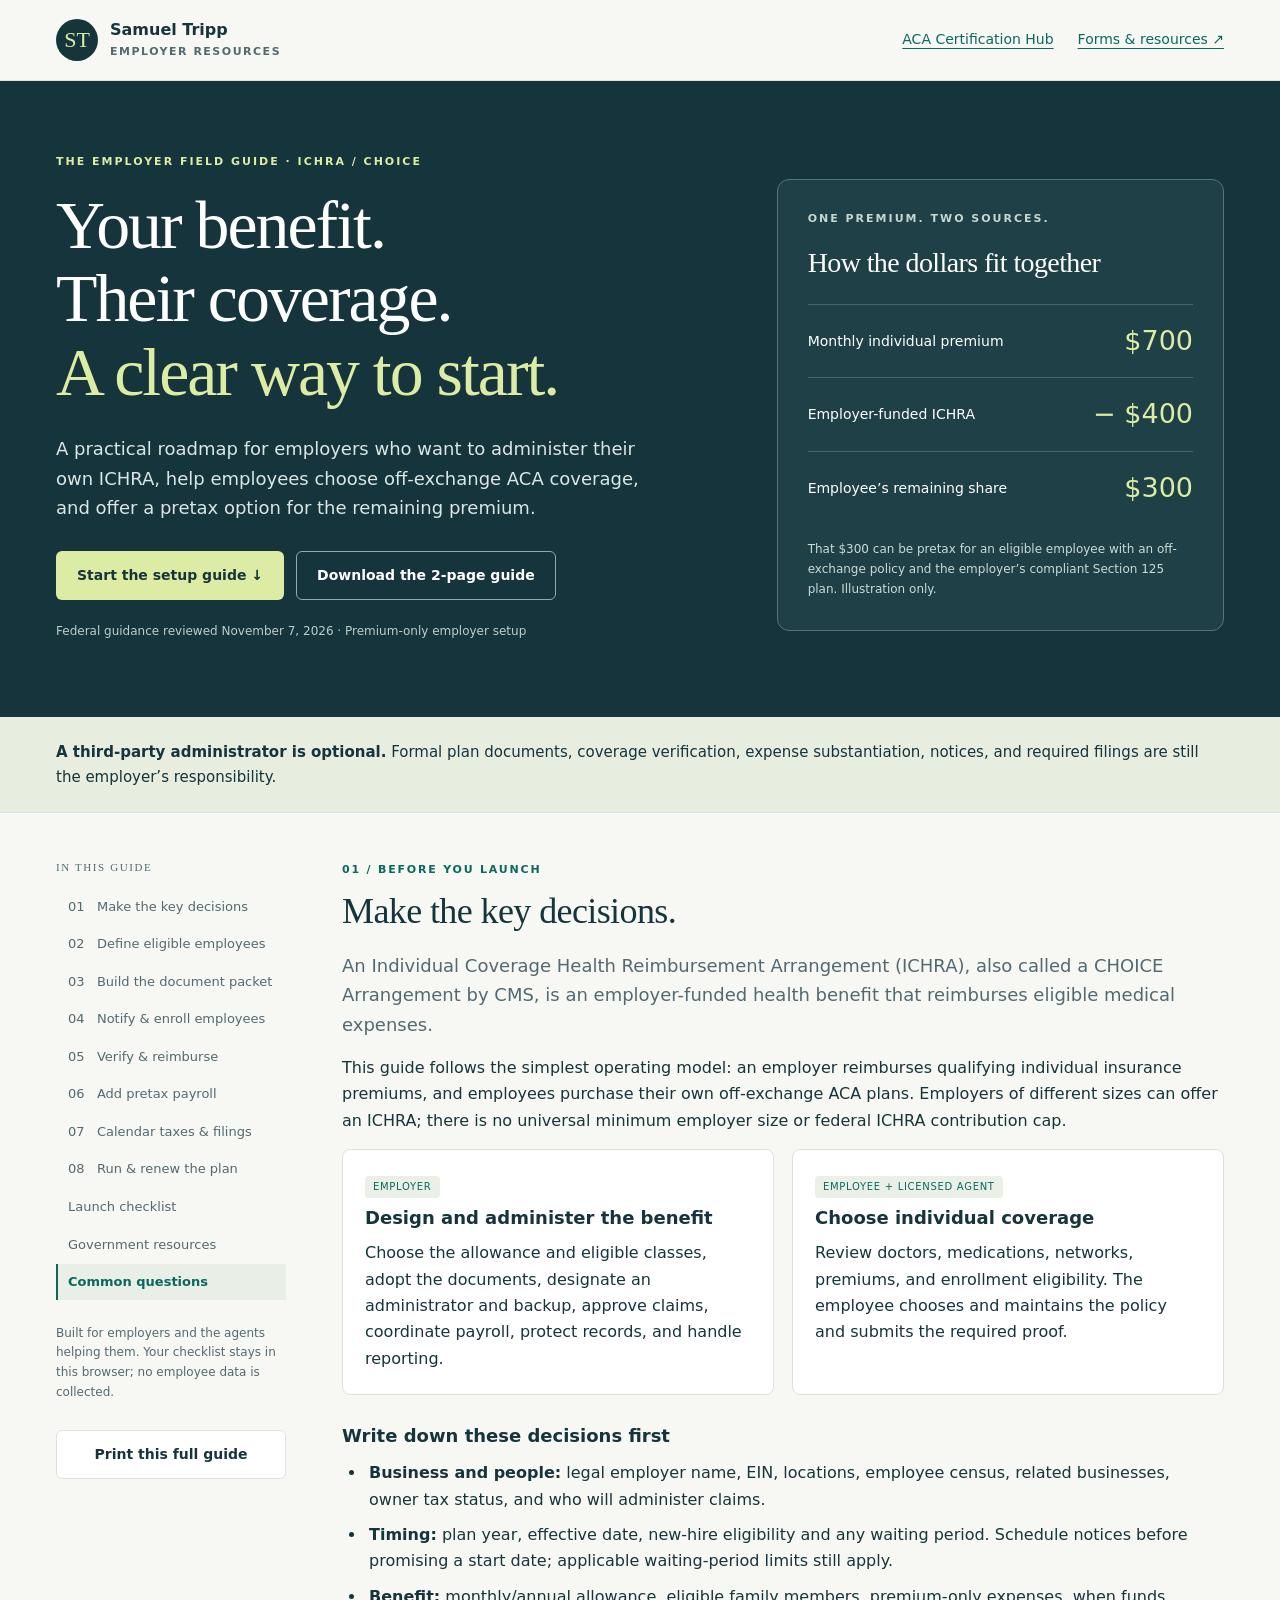
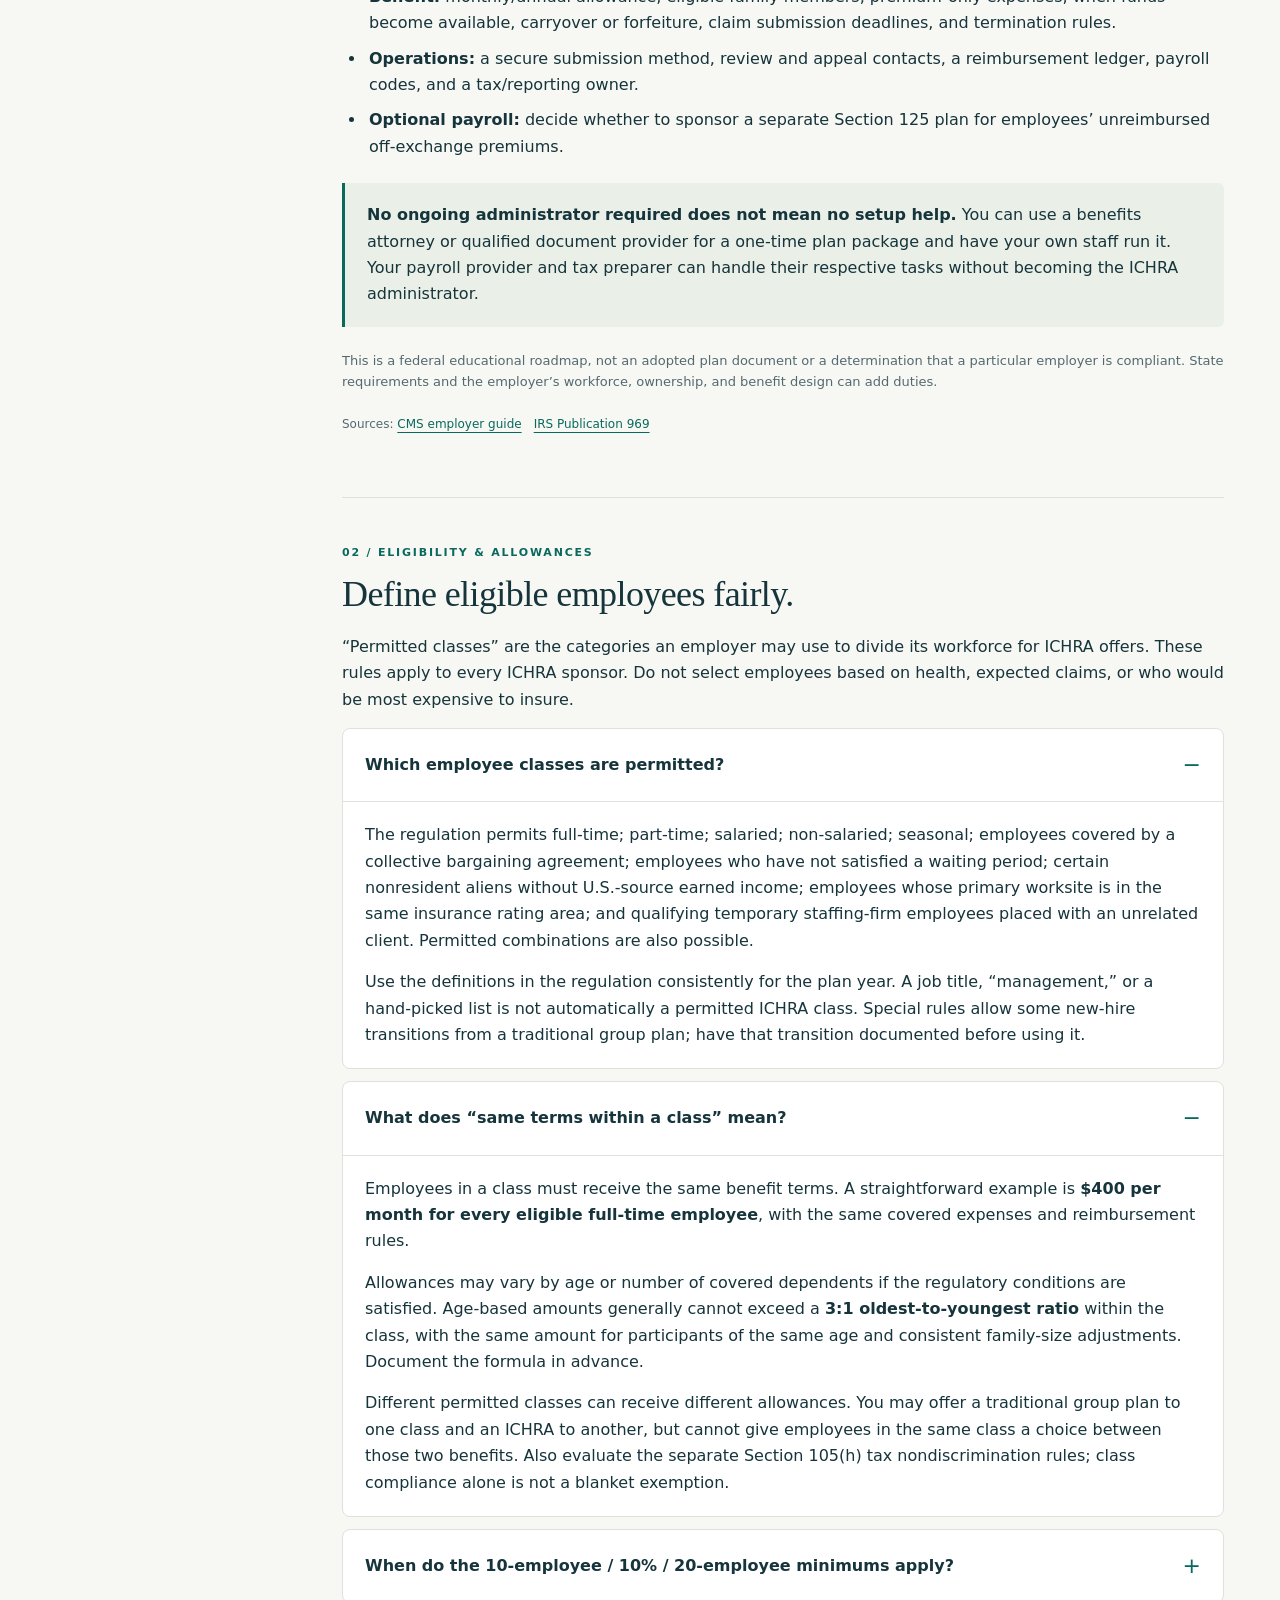
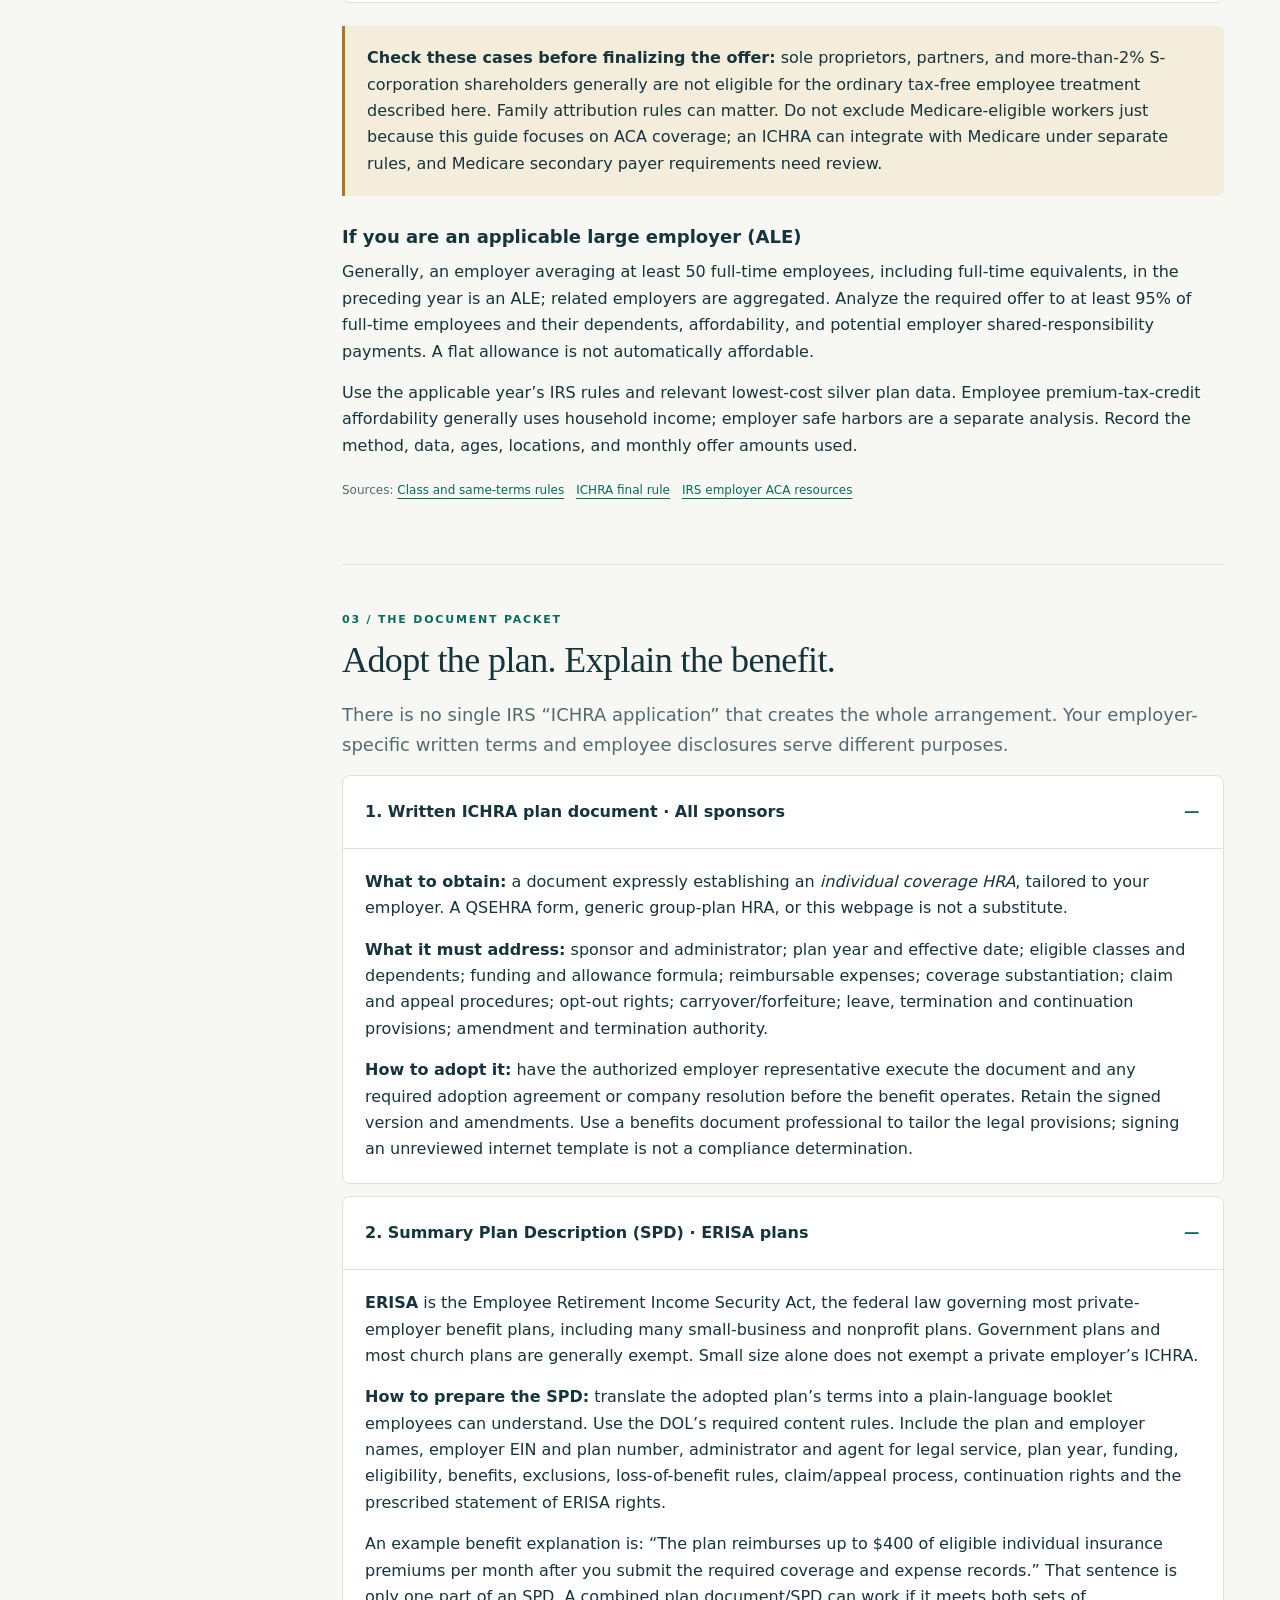
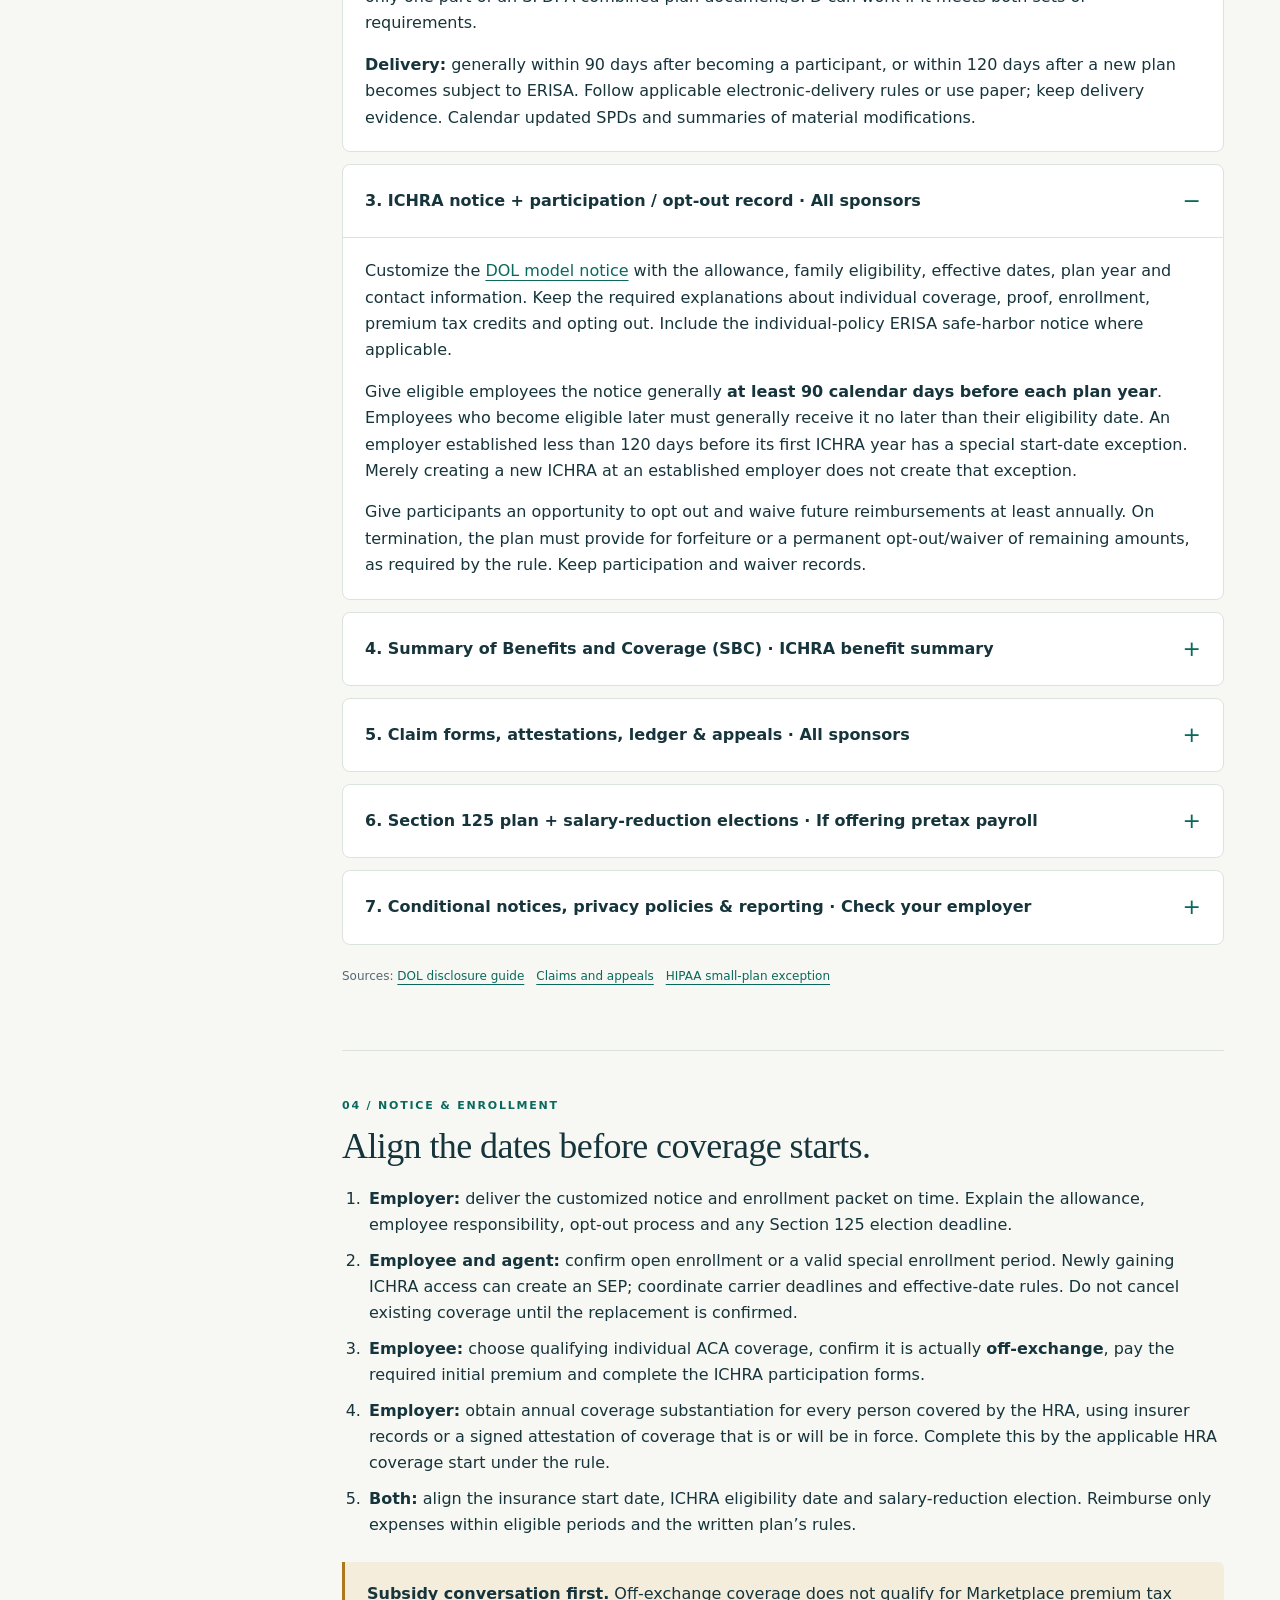
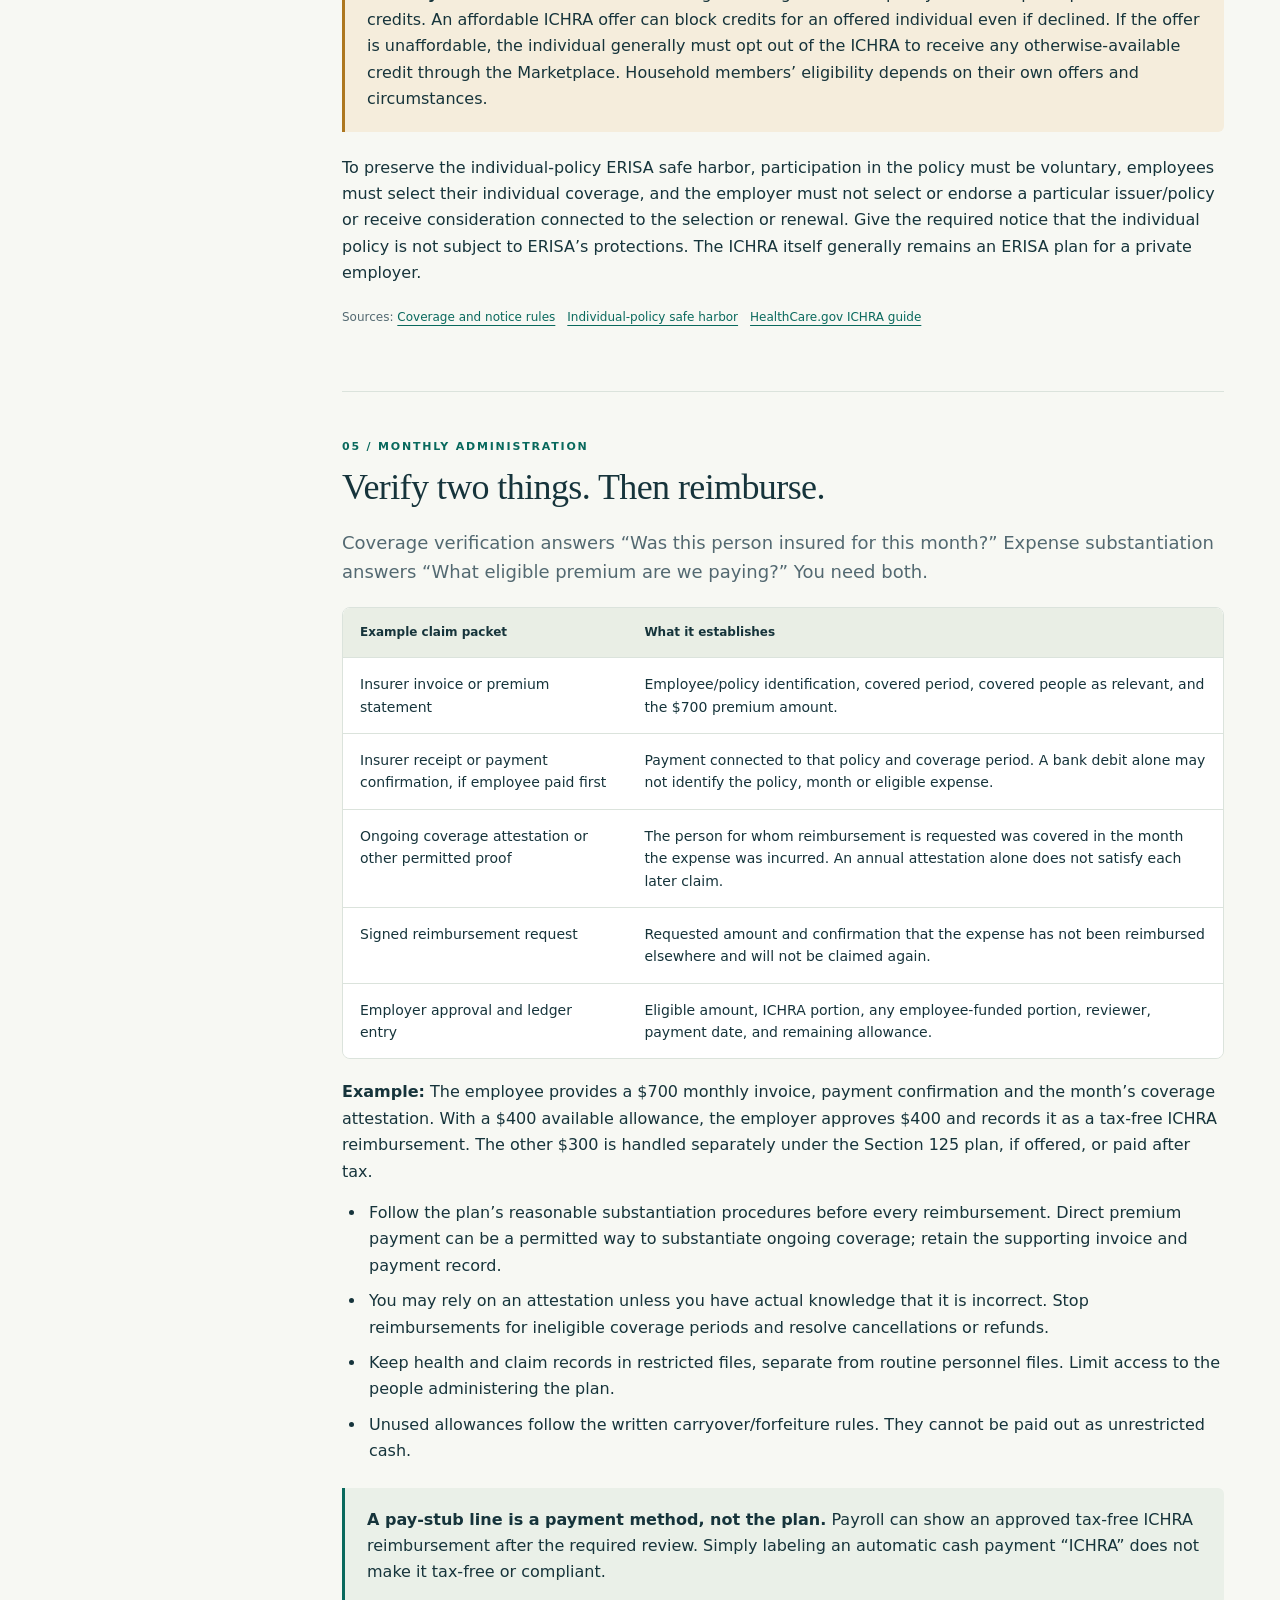
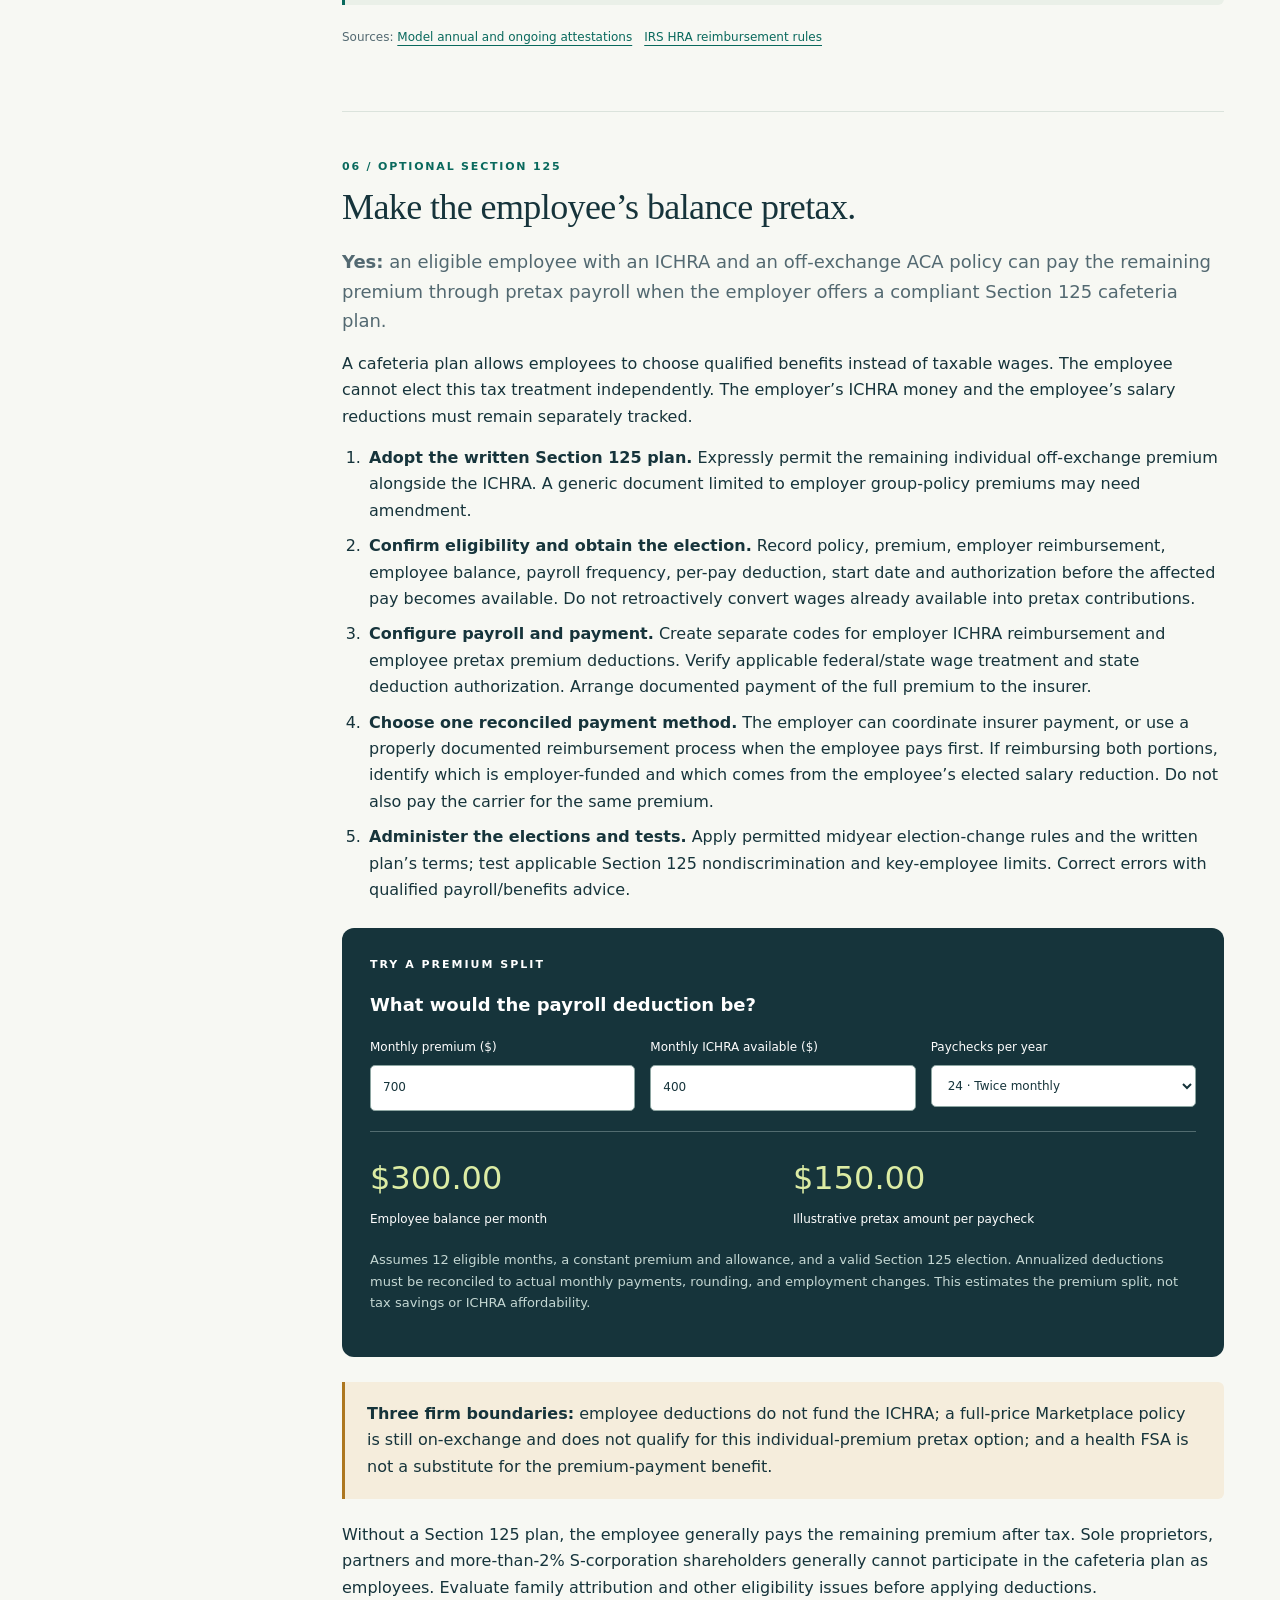
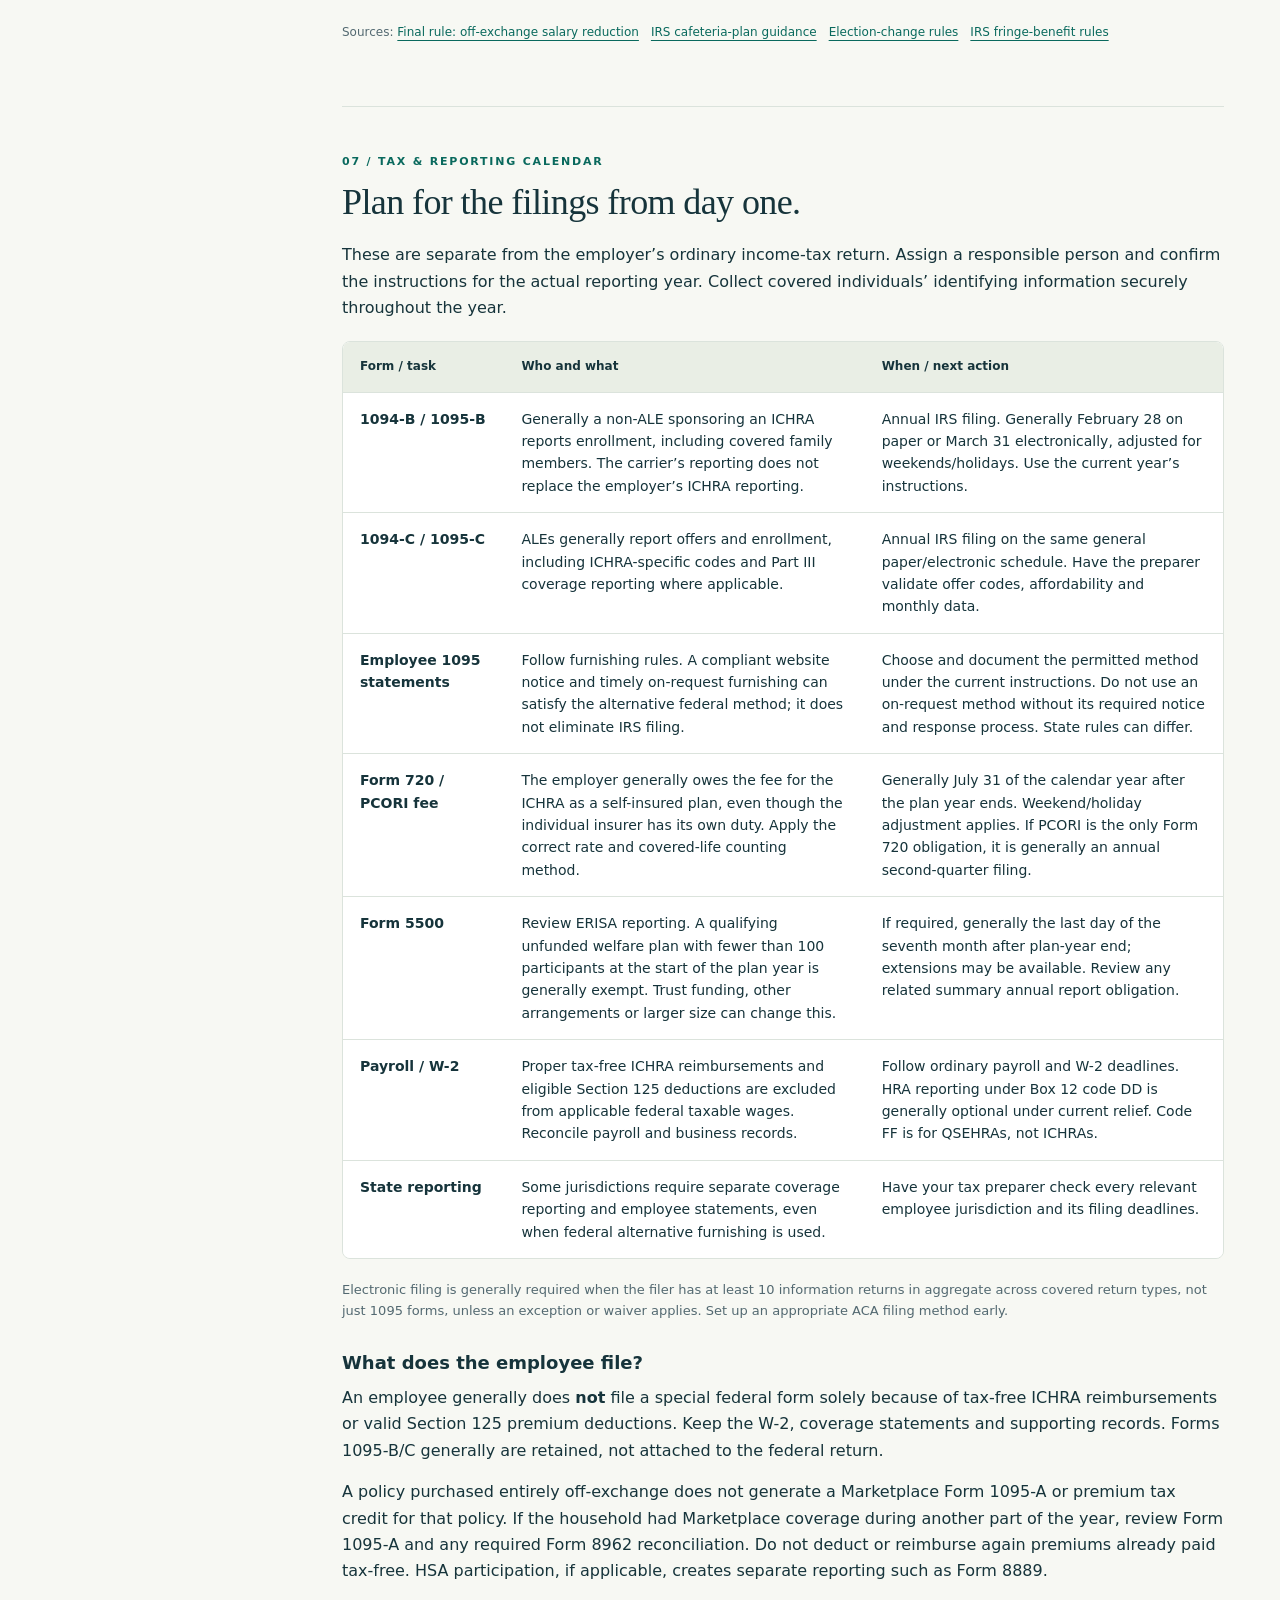
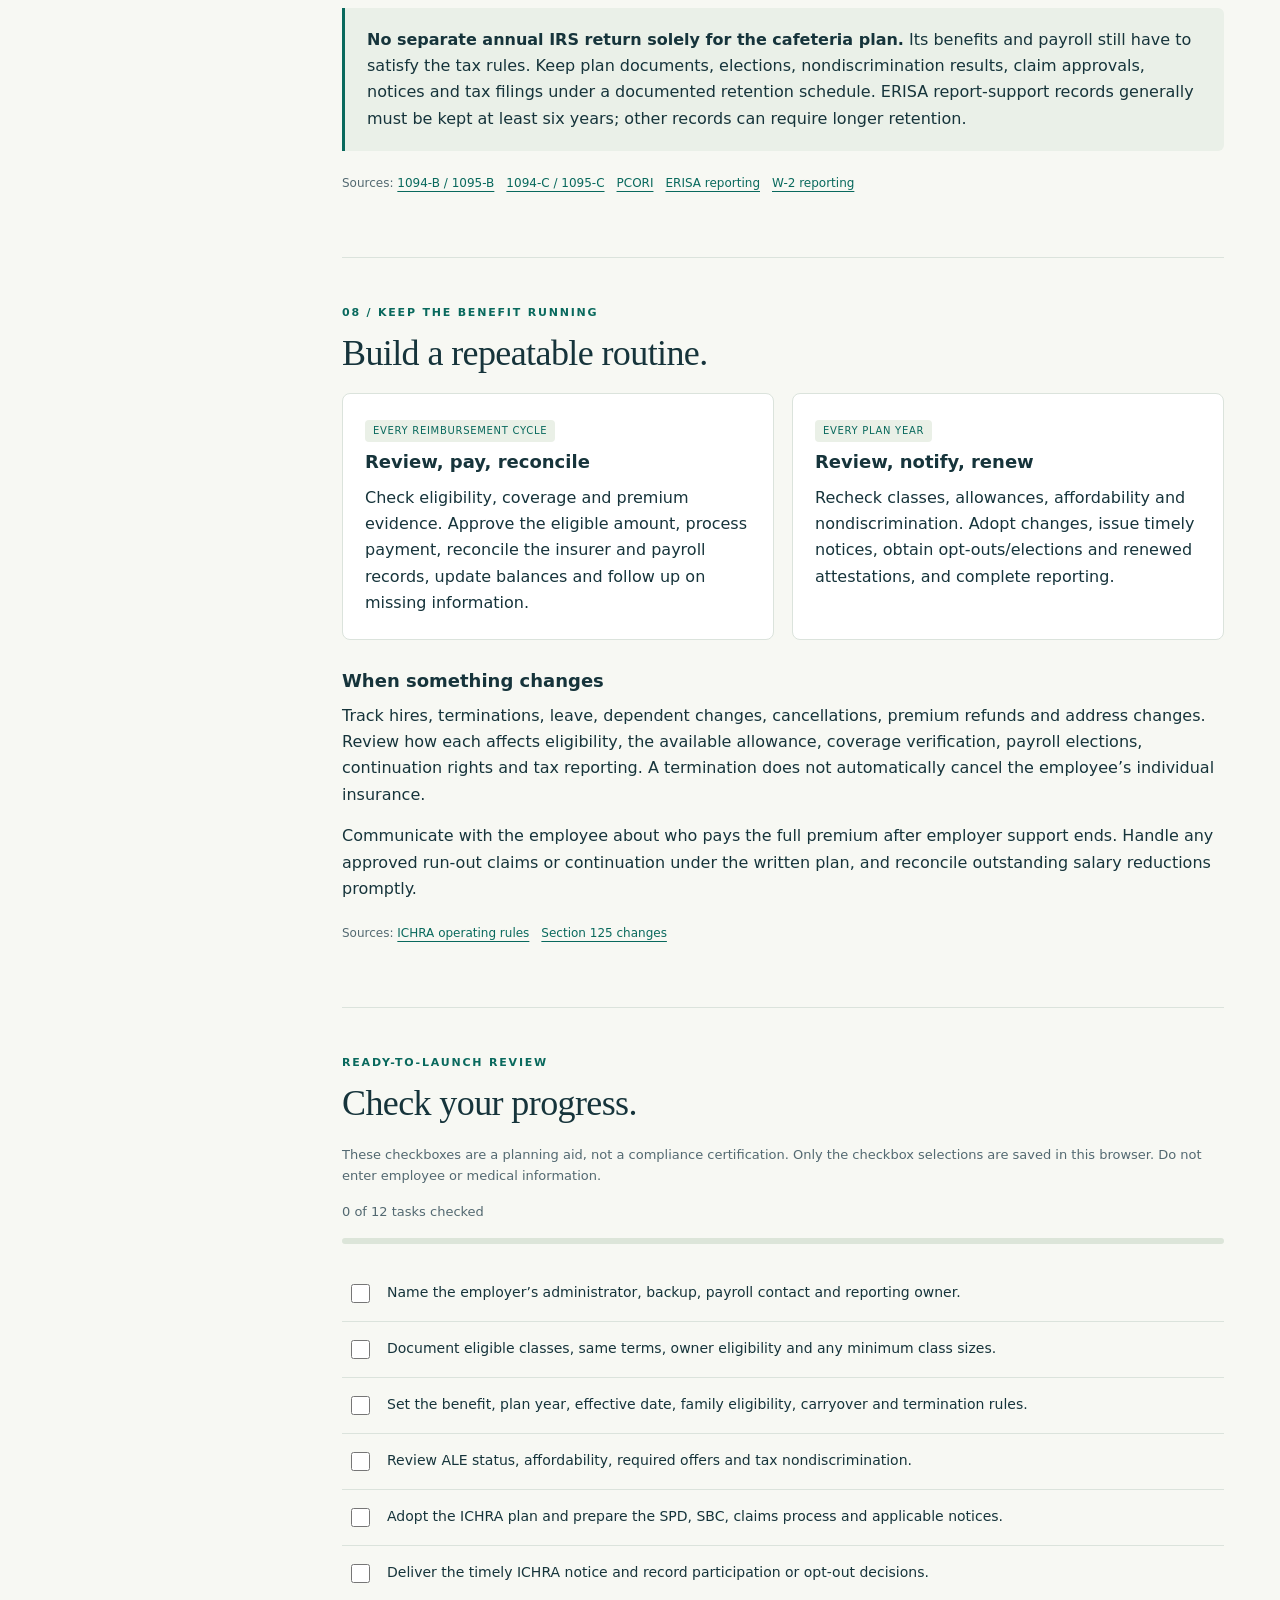
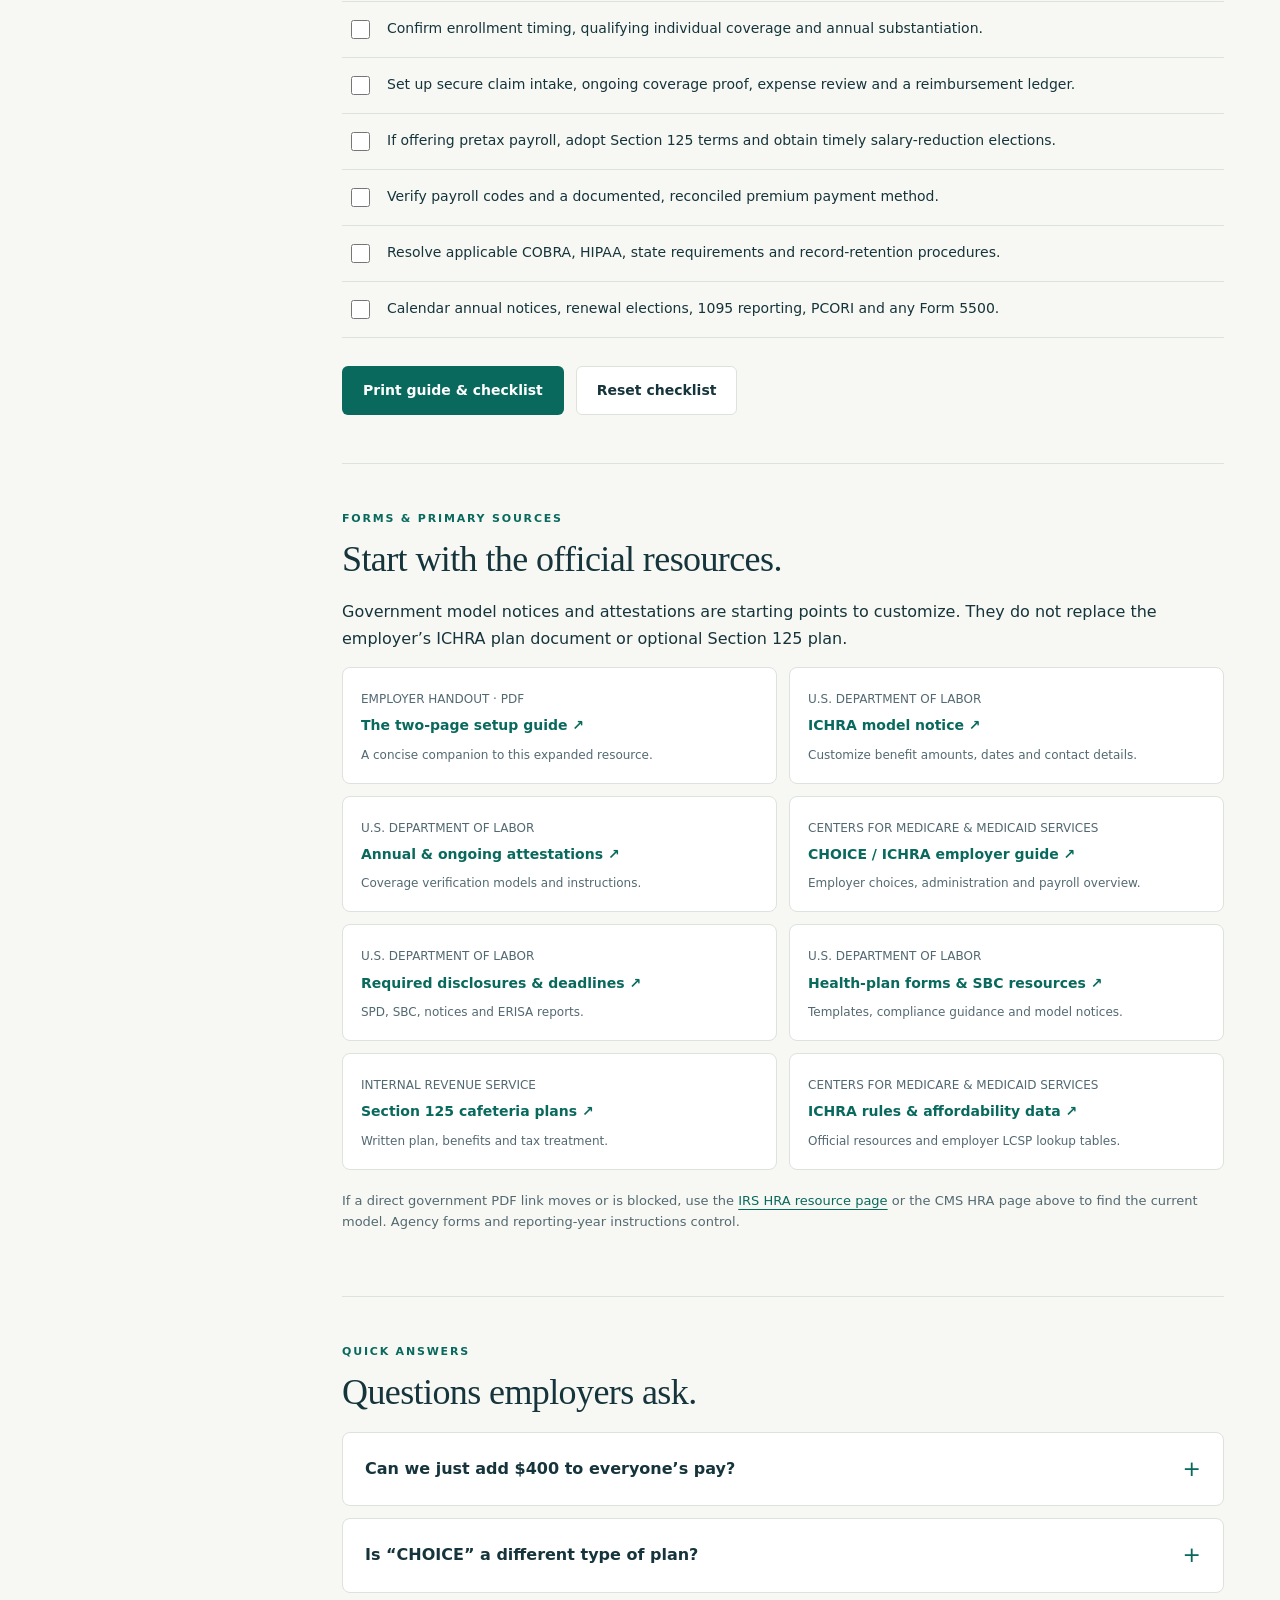
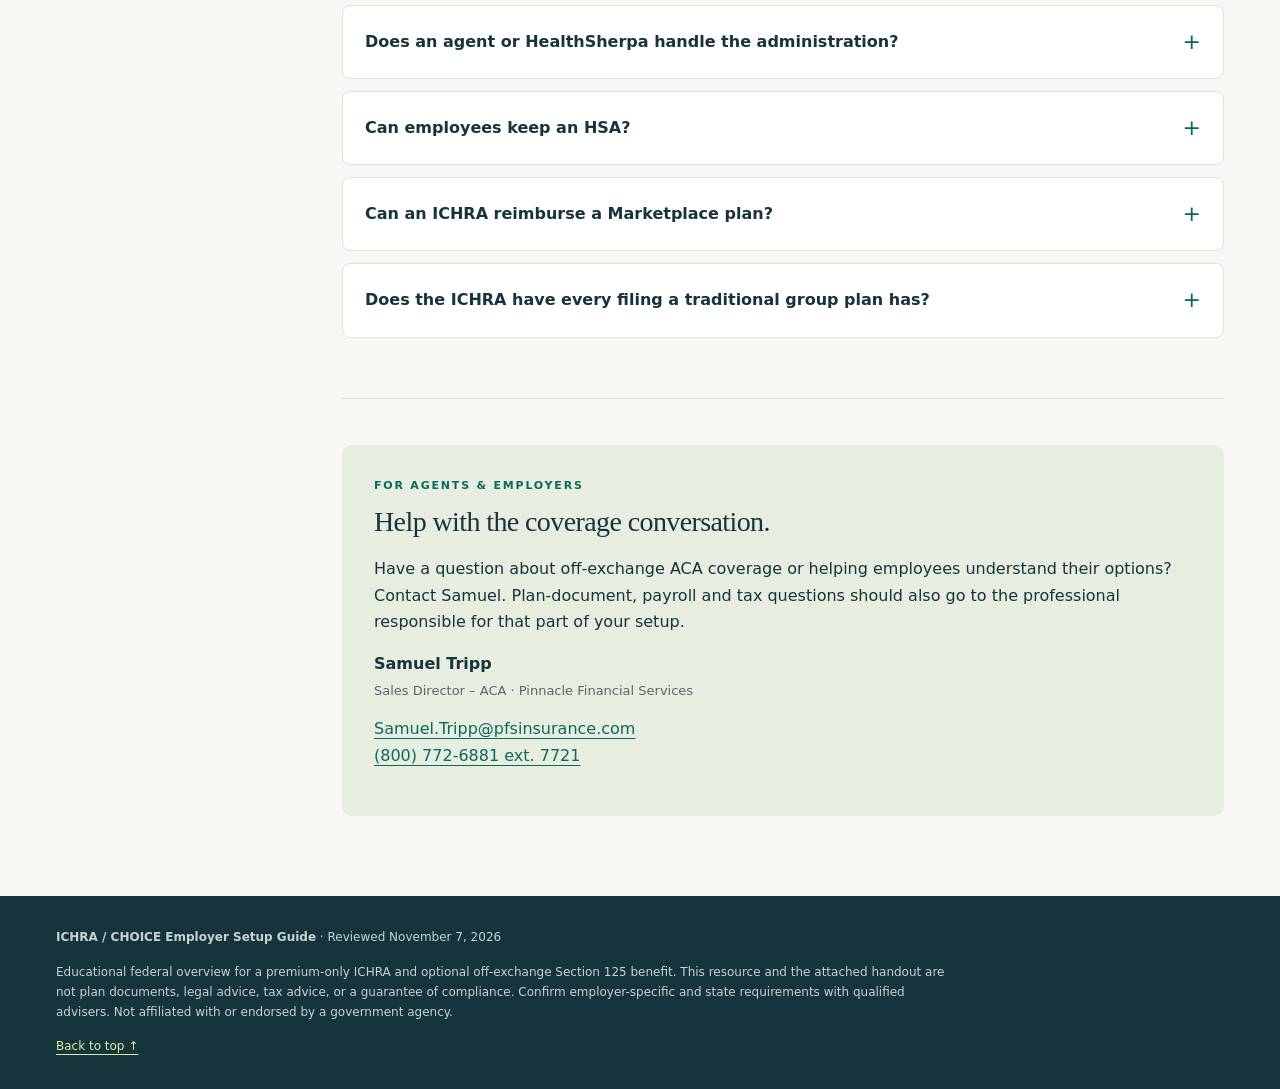
==== ichra/index.html @ bfc423d5 "Add employer ICHRA setup guide with Section 125 workflow, reporting checklist, and PDF" ====
<!doctype html>
<html lang="en">
<head>
<meta charset="utf-8"><meta name="viewport" content="width=device-width,initial-scale=1">
<title>The Employer’s ICHRA Setup Guide | Samuel Tripp</title>
<meta name="description" content="A practical employer guide to self-administering an ICHRA: employee classes, plan documents, off-exchange ACA coverage, Section 125 payroll, reimbursements and annual filings.">
<meta name="theme-color" content="#102e35">
<style>
:root{--ink:#16343b;--muted:#536971;--teal:#09695d;--lime:#dceca4;--paper:#f7f8f3;--line:#dbe3dc;--white:#fff;--serif:Georgia,'Times New Roman',serif}*{box-sizing:border-box}html{scroll-behavior:smooth;scroll-padding-top:90px}body{margin:0;background:var(--paper);color:var(--ink);font:16px/1.65 system-ui,-apple-system,BlinkMacSystemFont,'Segoe UI',sans-serif}a{color:var(--teal);text-underline-offset:4px}a:hover{text-decoration-thickness:2px}button,input,select{font:inherit}button,a,input,select,summary{touch-action:manipulation}:focus-visible{outline:3px solid #b1751c;outline-offset:4px}.skip{position:absolute;left:12px;top:-100px;background:white;padding:12px;z-index:9}.skip:focus{top:12px}.wrap{max-width:1240px;margin:auto;padding:0 36px}.top{background:var(--paper);border-bottom:1px solid var(--line)}.top-inner{min-height:80px;display:flex;align-items:center;justify-content:space-between;gap:20px}.brand{color:var(--ink);font-weight:750;text-decoration:none;display:flex;gap:12px;align-items:center;line-height:1.3}.mark{display:grid;place-items:center;background:var(--ink);color:var(--lime);width:42px;height:42px;border-radius:50%;font:22px var(--serif)}.brand small{display:block;font-size:11px;letter-spacing:1.5px;text-transform:uppercase;color:var(--muted);margin-top:4px}.top-links{display:flex;gap:24px;font-size:14px}.hero{background:var(--ink);color:white;padding:72px 0 60px;position:relative;overflow:hidden}.hero-inner{display:grid;grid-template-columns:1.45fr 1fr;gap:72px;align-items:center}.eyebrow{text-transform:uppercase;letter-spacing:2px;font-size:11px;font-weight:750;margin:0 0 18px}.hero .eyebrow{color:var(--lime)}h1{font:clamp(42px,5.3vw,68px)/1.08 var(--serif);letter-spacing:-2px;margin:0 0 25px;font-weight:400}h1 em{color:var(--lime);font-style:normal}.hero-lead{font-size:18px;line-height:1.65;color:#dbe6e5;max-width:620px}.actions{display:flex;gap:12px;flex-wrap:wrap;margin-top:28px}.btn{display:inline-flex;justify-content:center;align-items:center;padding:12px 20px;background:var(--teal);color:white;border:1px solid transparent;border-radius:6px;font-weight:650;font-size:14px;text-decoration:none;cursor:pointer}.btn:hover{filter:brightness(1.08)}.btn.lime{background:var(--lime);color:var(--ink)}.btn.outline{background:transparent;border-color:#93aaa8;color:white}.btn.light{background:white;border-color:var(--line);color:var(--ink)}.hero-note{margin-top:22px;font-size:12px;color:#bdcecc}.premium-card{border:1px solid #59746f;border-radius:12px;background:#1e4046;padding:30px}.premium-card .eyebrow{color:#c6d7d2}.premium-card h2{font:28px/1.2 var(--serif);margin:0 0 24px}.money-row{display:flex;justify-content:space-between;align-items:center;gap:20px;border-top:1px solid #49656a;padding:14px 0;font-size:14px}.money-row strong{font-size:27px;font-weight:450;color:var(--lime)}.premium-card p:last-child{font-size:12px;color:#cbdad7;margin:16px 0 0}.intro-strip{padding:23px 0;background:#e7eddf;border-bottom:1px solid var(--line)}.intro-strip p{margin:0;font-size:15px}.layout{display:grid;grid-template-columns:230px minmax(0,1fr);gap:56px;padding-top:48px;padding-bottom:80px}.rail{position:sticky;top:24px;align-self:start}.rail h2{font-size:11px;letter-spacing:1.6px;text-transform:uppercase;color:var(--muted);margin:0 0 14px}.rail nav{display:grid;gap:2px}.rail nav a{display:block;padding:9px 10px;font-size:13px;line-height:1.35;text-decoration:none;color:var(--muted);border-left:2px solid transparent}.rail nav a.active{color:var(--teal);border-left-color:var(--teal);background:#e9efE7;font-weight:700}.rail .rail-note{font-size:12px;line-height:1.65;margin-top:24px;color:var(--muted)}.rail .btn{margin-top:12px;width:100%}main{min-width:0}section.guide{padding:0 0 48px;margin:0 0 46px;border-bottom:1px solid var(--line)}.section-kicker{color:var(--teal);font-size:11px;letter-spacing:1.8px;font-weight:750;text-transform:uppercase;margin:0 0 10px}h2{font:36px/1.2 var(--serif);letter-spacing:-.6px;margin:0 0 18px}h3{font-size:18px;line-height:1.4;margin:28px 0 10px}h4{font-size:15px;margin:20px 0 8px}p{margin:0 0 15px}.lede{font-size:18px;color:var(--muted)}ul,ol{padding-left:24px;margin:12px 0 20px}li{padding-left:3px;margin:9px 0}.callout{border-left:3px solid var(--teal);background:#eaf0e8;padding:19px 22px;margin:23px 0;border-radius:0 6px 6px 0}.callout p:last-child{margin:0}.callout.amber{background:#f5eddc;border-color:#ad7720}.small{font-size:13px;color:var(--muted)}.sources{font-size:12px;margin-top:22px;color:var(--muted)}.sources a{margin-right:12px}.twocol{display:grid;grid-template-columns:1fr 1fr;gap:18px}.box{padding:22px;border:1px solid var(--line);border-radius:8px;background:white}.box h3{margin-top:0}.box p:last-child{margin:0}.table-wrap{overflow-x:auto;margin:20px 0;border:1px solid var(--line);border-radius:8px}table{border-collapse:collapse;width:100%;background:white;font-size:14px;line-height:1.6}th,td{text-align:left;padding:15px 17px;vertical-align:top;border-bottom:1px solid var(--line)}th{background:#e9eee5;font-size:12px;font-weight:750}tr:last-child td{border-bottom:0}td:first-child{min-width:145px}details{border:1px solid var(--line);border-radius:8px;background:white;margin:12px 0;overflow:hidden}summary{padding:18px 22px;cursor:pointer;font-weight:700;list-style:none;display:flex;gap:18px;justify-content:space-between;align-items:center}summary::-webkit-details-marker{display:none}summary:after{content:'+';font-size:22px;color:var(--teal);font-weight:400;flex-shrink:0}details[open]>summary:after{content:'−'}details[open]>summary{border-bottom:1px solid var(--line)}.detail-body{padding:20px 22px}.detail-body>:first-child{margin-top:0}.detail-body>:last-child{margin-bottom:0}.tag{font-size:10px;line-height:1.4;letter-spacing:.7px;text-transform:uppercase;background:#eaf0e7;padding:4px 8px;border-radius:4px;color:var(--teal);display:inline-block;margin-bottom:7px}.calc{background:var(--ink);border-radius:12px;padding:28px;color:white;margin:25px 0}.calc h3{margin-top:0;color:white}.calc .small{color:#c4d7d3}.inputs{display:grid;grid-template-columns:1fr 1fr 1fr;gap:15px;margin:20px 0}.inputs label{font-size:12px;display:block}.inputs input,.inputs select{width:100%;margin-top:8px;padding:12px;border-radius:5px;border:1px solid #8da6a2;background:white;color:var(--ink);min-width:0}.results{display:grid;grid-template-columns:1fr 1fr;gap:20px;border-top:1px solid #526c70;padding-top:20px}.result strong{display:block;font-size:32px;font-weight:450;color:var(--lime)}.result span{font-size:12px}.calc-error{color:#ffe1a9;font-weight:650}.checklist{list-style:none;padding:0;margin:22px 0}.checklist li{padding:0;margin:0;border-bottom:1px solid var(--line)}.checklist label{display:flex;gap:14px;padding:15px 5px;cursor:pointer;font-size:14px}.checklist input{accent-color:var(--teal);width:19px;height:19px;margin-top:3px;flex-shrink:0}.checklist input:checked+span{color:var(--muted);text-decoration:line-through}.progress-track{height:6px;background:#dce5d9;border-radius:20px;overflow:hidden;margin:12px 0}.progress-fill{height:100%;background:var(--teal);width:0;transition:width .2s}.resource-grid{display:grid;grid-template-columns:1fr 1fr;gap:12px}.resource{display:block;border:1px solid var(--line);padding:18px;border-radius:8px;text-decoration:none;background:white;line-height:1.45}.resource strong{display:block;font-size:14px;margin:6px 0}.resource span{font-size:12px;color:var(--muted)}.resource:hover{border-color:var(--teal)}.contact{padding:32px;background:#e7eddf;border-radius:10px}.contact h2{font-size:28px}.contact .name{font-weight:750;margin-bottom:3px}.contact a{overflow-wrap:anywhere}footer{background:var(--ink);color:#c4d4d2;padding:32px 0;font-size:12px}footer p{max-width:900px}footer a{color:var(--lime)}.print-only{display:none}@media(max-width:1000px){.hero-inner{gap:32px}.layout{grid-template-columns:190px minmax(0,1fr);gap:30px}.wrap{padding:0 24px}.inputs{grid-template-columns:1fr 1fr}.inputs label:last-child{grid-column:1/-1}}@media(max-width:740px){.wrap{padding:0 20px}.top-inner{min-height:70px}.top-links a:first-child{display:none}.top-links{font-size:12px;gap:10px}.brand{font-size:14px}.brand small{font-size:9px}.hero{padding:45px 0}.hero-inner{grid-template-columns:1fr;gap:30px}h1{font-size:48px}.hero-lead{font-size:16px}.premium-card{padding:22px}.layout{display:block;padding-top:25px}.rail{position:static;margin-bottom:32px}.rail nav{display:flex;overflow:auto;gap:6px;padding-bottom:10px}.rail nav a{white-space:nowrap;border:1px solid var(--line);border-radius:5px;font-size:12px}.rail .rail-note,.rail .btn{display:none}h2{font-size:30px}.twocol,.resource-grid{grid-template-columns:1fr}section.guide{margin-bottom:32px;padding-bottom:32px}.lede{font-size:16px}.box{padding:19px}summary{padding:16px;font-size:15px}.detail-body{padding:18px}.calc{padding:20px}.results{gap:12px}.result strong{font-size:28px}}@media(prefers-reduced-motion:reduce){html{scroll-behavior:auto}*{transition:none!important}}@media print{@page{margin:16mm}body{background:white;font:10pt/1.5 Arial,sans-serif}.wrap{padding:0;max-width:none}.top,.rail,.actions,.calc,.no-print,.hero-note{display:none!important}.hero{background:white;color:var(--ink);padding:0 0 20px}.hero-inner{display:block}.hero .eyebrow{color:var(--teal)}h1{font-size:30pt;letter-spacing:-1px}h1 em{color:var(--teal)}.hero-lead{color:var(--ink);font-size:12pt}.premium-card{display:none}.intro-strip{background:white;padding:12px 0}.layout{display:block;padding:20px 0}section.guide{margin:0 0 20px;padding:0 0 20px}h2{font-size:22pt}h3{font-size:13pt}h2,h3,summary{break-after:avoid}.lede{font-size:11pt}.box,details,tr,.resource{break-inside:avoid}.detail-body{display:block!important}details{border-color:#ccc}.resource-grid{display:block}.resource{margin-bottom:10px}.print-only{display:block}.contact{background:white;border:1px solid #ccc}footer{background:white;color:var(--ink);padding-top:20px}a{color:var(--teal)}.checklist label{padding:9px 0}table{font-size:9pt}.sources{font-size:8pt}}
</style>
</head>
<body>
<a class="skip" href="#main">Skip to guide</a>
<header class="top"><div class="wrap top-inner"><a class="brand" href="#"><span class="mark" aria-hidden="true">ST</span><span>Samuel Tripp<small>Employer resources</small></span></a><div class="top-links"><a href="../">ACA Certification Hub</a><a href="#resources">Forms &amp; resources ↗</a></div></div></header>
<div class="hero"><div class="wrap hero-inner"><div><p class="eyebrow">The employer field guide · ICHRA / CHOICE</p><h1>Your benefit.<br>Their coverage.<br><em>A clear way to start.</em></h1><p class="hero-lead">A practical roadmap for employers who want to administer their own ICHRA, help employees choose off-exchange ACA coverage, and offer a pretax option for the remaining premium.</p><div class="actions"><a class="btn lime" href="#start">Start the setup guide ↓</a><a class="btn outline" href="ICHRA_Employer_Two_Page_Guide.pdf" download>Download the 2-page guide</a></div><p class="hero-note">Federal guidance reviewed November 7, 2026 · Premium-only employer setup</p></div><aside class="premium-card" aria-label="Illustrative monthly premium"><p class="eyebrow">One premium. Two sources.</p><h2>How the dollars fit together</h2><div class="money-row"><span>Monthly individual premium</span><strong>$700</strong></div><div class="money-row"><span>Employer-funded ICHRA</span><strong>− $400</strong></div><div class="money-row"><span>Employee’s remaining share</span><strong>$300</strong></div><p>That $300 can be pretax for an eligible employee with an off-exchange policy and the employer’s compliant Section 125 plan. Illustration only.</p></aside></div></div>
<div class="intro-strip"><div class="wrap"><p><strong>A third-party administrator is optional.</strong> Formal plan documents, coverage verification, expense substantiation, notices, and required filings are still the employer’s responsibility.</p></div></div>
<div class="wrap layout"><aside class="rail"><h2>In this guide</h2><nav aria-label="Guide contents"><a href="#start">01 &nbsp; Make the key decisions</a><a href="#classes">02 &nbsp; Define eligible employees</a><a href="#documents">03 &nbsp; Build the document packet</a><a href="#enrollment">04 &nbsp; Notify &amp; enroll employees</a><a href="#claims">05 &nbsp; Verify &amp; reimburse</a><a href="#payroll">06 &nbsp; Add pretax payroll</a><a href="#filings">07 &nbsp; Calendar taxes &amp; filings</a><a href="#ongoing">08 &nbsp; Run &amp; renew the plan</a><a href="#checklist">Launch checklist</a><a href="#resources">Government resources</a><a href="#faq">Common questions</a></nav><p class="rail-note">Built for employers and the agents helping them. Your checklist stays in this browser; no employee data is collected.</p><button class="btn light print-guide" type="button">Print this full guide</button></aside>
<main id="main">
<section class="guide" id="start"><p class="section-kicker">01 / Before you launch</p><h2>Make the key decisions.</h2><p class="lede">An Individual Coverage Health Reimbursement Arrangement (ICHRA), also called a CHOICE Arrangement by CMS, is an employer-funded health benefit that reimburses eligible medical expenses.</p><p>This guide follows the simplest operating model: an employer reimburses qualifying individual insurance premiums, and employees purchase their own off-exchange ACA plans. Employers of different sizes can offer an ICHRA; there is no universal minimum employer size or federal ICHRA contribution cap.</p><div class="twocol"><div class="box"><span class="tag">Employer</span><h3>Design and administer the benefit</h3><p>Choose the allowance and eligible classes, adopt the documents, designate an administrator and backup, approve claims, coordinate payroll, protect records, and handle reporting.</p></div><div class="box"><span class="tag">Employee + licensed agent</span><h3>Choose individual coverage</h3><p>Review doctors, medications, networks, premiums, and enrollment eligibility. The employee chooses and maintains the policy and submits the required proof.</p></div></div><h3>Write down these decisions first</h3><ul><li><strong>Business and people:</strong> legal employer name, EIN, locations, employee census, related businesses, owner tax status, and who will administer claims.</li><li><strong>Timing:</strong> plan year, effective date, new-hire eligibility and any waiting period. Schedule notices before promising a start date; applicable waiting-period limits still apply.</li><li><strong>Benefit:</strong> monthly/annual allowance, eligible family members, premium-only expenses, when funds become available, carryover or forfeiture, claim submission deadlines, and termination rules.</li><li><strong>Operations:</strong> a secure submission method, review and appeal contacts, a reimbursement ledger, payroll codes, and a tax/reporting owner.</li><li><strong>Optional payroll:</strong> decide whether to sponsor a separate Section 125 plan for employees’ unreimbursed off-exchange premiums.</li></ul><div class="callout"><p><strong>No ongoing administrator required does not mean no setup help.</strong> You can use a benefits attorney or qualified document provider for a one-time plan package and have your own staff run it. Your payroll provider and tax preparer can handle their respective tasks without becoming the ICHRA administrator.</p></div><p class="small">This is a federal educational roadmap, not an adopted plan document or a determination that a particular employer is compliant. State requirements and the employer’s workforce, ownership, and benefit design can add duties.</p><p class="sources">Sources: <a href="https://www.cms.gov/marketplace/employer-initiatives">CMS employer guide</a><a href="https://www.irs.gov/publications/p969">IRS Publication 969</a></p></section>

<section class="guide" id="classes"><p class="section-kicker">02 / Eligibility &amp; allowances</p><h2>Define eligible employees fairly.</h2><p>“Permitted classes” are the categories an employer may use to divide its workforce for ICHRA offers. These rules apply to every ICHRA sponsor. Do not select employees based on health, expected claims, or who would be most expensive to insure.</p><details open><summary>Which employee classes are permitted?</summary><div class="detail-body"><p>The regulation permits full-time; part-time; salaried; non-salaried; seasonal; employees covered by a collective bargaining agreement; employees who have not satisfied a waiting period; certain nonresident aliens without U.S.-source earned income; employees whose primary worksite is in the same insurance rating area; and qualifying temporary staffing-firm employees placed with an unrelated client. Permitted combinations are also possible.</p><p>Use the definitions in the regulation consistently for the plan year. A job title, “management,” or a hand-picked list is not automatically a permitted ICHRA class. Special rules allow some new-hire transitions from a traditional group plan; have that transition documented before using it.</p></div></details><details open><summary>What does “same terms within a class” mean?</summary><div class="detail-body"><p>Employees in a class must receive the same benefit terms. A straightforward example is <strong>$400 per month for every eligible full-time employee</strong>, with the same covered expenses and reimbursement rules.</p><p>Allowances may vary by age or number of covered dependents if the regulatory conditions are satisfied. Age-based amounts generally cannot exceed a <strong>3:1 oldest-to-youngest ratio</strong> within the class, with the same amount for participants of the same age and consistent family-size adjustments. Document the formula in advance.</p><p>Different permitted classes can receive different allowances. You may offer a traditional group plan to one class and an ICHRA to another, but cannot give employees in the same class a choice between those two benefits. Also evaluate the separate Section 105(h) tax nondiscrimination rules; class compliance alone is not a blanket exemption.</p></div></details><details><summary>When do the 10-employee / 10% / 20-employee minimums apply?</summary><div class="detail-body"><p><strong>Only certain splits between a traditional group plan and an ICHRA trigger these minimums.</strong> They do not impose a ten-employee minimum on an employer offering only an ICHRA.</p><ul><li>Salaried/non-salaried ICHRA classes generally trigger the rule when another class receives a traditional group plan.</li><li>Full-time/part-time classes trigger it when one receives the traditional group plan and the other receives the ICHRA.</li><li>Rating-area classes generally trigger it, except a class defined by an entire state or multiple entire states.</li><li>Combinations involving an applicable class can trigger it; waiting-period combinations and certain new-hire transitions have special exceptions.</li></ul><div class="table-wrap"><table><thead><tr><th>Expected employer size at plan-year start</th><th>Minimum ICHRA class, when applicable</th></tr></thead><tbody><tr><td>Fewer than 100 employees</td><td>10 employees</td></tr><tr><td>100–200 employees</td><td>10% of employees, rounded down</td></tr><tr><td>More than 200 employees</td><td>20 employees</td></tr></tbody></table></div><p>Count employees <strong>offered</strong> the ICHRA in the class, not just those who enroll. For example, an 80-person employer offering group coverage to salaried staff cannot use a separate eight-person hourly ICHRA class where the minimum is ten.</p></div></details><div class="callout amber"><p><strong>Check these cases before finalizing the offer:</strong> sole proprietors, partners, and more-than-2% S-corporation shareholders generally are not eligible for the ordinary tax-free employee treatment described here. Family attribution rules can matter. Do not exclude Medicare-eligible workers just because this guide focuses on ACA coverage; an ICHRA can integrate with Medicare under separate rules, and Medicare secondary payer requirements need review.</p></div><h3>If you are an applicable large employer (ALE)</h3><p>Generally, an employer averaging at least 50 full-time employees, including full-time equivalents, in the preceding year is an ALE; related employers are aggregated. Analyze the required offer to at least 95% of full-time employees and their dependents, affordability, and potential employer shared-responsibility payments. A flat allowance is not automatically affordable.</p><p>Use the applicable year’s IRS rules and relevant lowest-cost silver plan data. Employee premium-tax-credit affordability generally uses household income; employer safe harbors are a separate analysis. Record the method, data, ages, locations, and monthly offer amounts used.</p><p class="sources">Sources: <a href="https://www.ecfr.gov/current/title-26/section-54.9802-4">Class and same-terms rules</a><a href="https://www.irs.gov/irb/2019-28_IRB">ICHRA final rule</a><a href="https://www.irs.gov/affordable-care-act/employers">IRS employer ACA resources</a></p></section>

<section class="guide" id="documents"><p class="section-kicker">03 / The document packet</p><h2>Adopt the plan. Explain the benefit.</h2><p class="lede">There is no single IRS “ICHRA application” that creates the whole arrangement. Your employer-specific written terms and employee disclosures serve different purposes.</p><details open><summary>1. Written ICHRA plan document · All sponsors</summary><div class="detail-body"><p><strong>What to obtain:</strong> a document expressly establishing an <em>individual coverage HRA</em>, tailored to your employer. A QSEHRA form, generic group-plan HRA, or this webpage is not a substitute.</p><p><strong>What it must address:</strong> sponsor and administrator; plan year and effective date; eligible classes and dependents; funding and allowance formula; reimbursable expenses; coverage substantiation; claim and appeal procedures; opt-out rights; carryover/forfeiture; leave, termination and continuation provisions; amendment and termination authority.</p><p><strong>How to adopt it:</strong> have the authorized employer representative execute the document and any required adoption agreement or company resolution before the benefit operates. Retain the signed version and amendments. Use a benefits document professional to tailor the legal provisions; signing an unreviewed internet template is not a compliance determination.</p></div></details><details open><summary>2. Summary Plan Description (SPD) · ERISA plans</summary><div class="detail-body"><p><strong>ERISA</strong> is the Employee Retirement Income Security Act, the federal law governing most private-employer benefit plans, including many small-business and nonprofit plans. Government plans and most church plans are generally exempt. Small size alone does not exempt a private employer’s ICHRA.</p><p><strong>How to prepare the SPD:</strong> translate the adopted plan’s terms into a plain-language booklet employees can understand. Use the DOL’s required content rules. Include the plan and employer names, employer EIN and plan number, administrator and agent for legal service, plan year, funding, eligibility, benefits, exclusions, loss-of-benefit rules, claim/appeal process, continuation rights and the prescribed statement of ERISA rights.</p><p>An example benefit explanation is: “The plan reimburses up to $400 of eligible individual insurance premiums per month after you submit the required coverage and expense records.” That sentence is only one part of an SPD. A combined plan document/SPD can work if it meets both sets of requirements.</p><p><strong>Delivery:</strong> generally within 90 days after becoming a participant, or within 120 days after a new plan becomes subject to ERISA. Follow applicable electronic-delivery rules or use paper; keep delivery evidence. Calendar updated SPDs and summaries of material modifications.</p></div></details><details open><summary>3. ICHRA notice + participation / opt-out record · All sponsors</summary><div class="detail-body"><p>Customize the <a href="https://www.dol.gov/sites/dolgov/files/ebsa/pdf_files/individual-coverage-model-notice.pdf">DOL model notice</a> with the allowance, family eligibility, effective dates, plan year and contact information. Keep the required explanations about individual coverage, proof, enrollment, premium tax credits and opting out. Include the individual-policy ERISA safe-harbor notice where applicable.</p><p>Give eligible employees the notice generally <strong>at least 90 calendar days before each plan year</strong>. Employees who become eligible later must generally receive it no later than their eligibility date. An employer established less than 120 days before its first ICHRA year has a special start-date exception. Merely creating a new ICHRA at an established employer does not create that exception.</p><p>Give participants an opportunity to opt out and waive future reimbursements at least annually. On termination, the plan must provide for forfeiture or a permanent opt-out/waiver of remaining amounts, as required by the rule. Keep participation and waiver records.</p></div></details><details><summary>4. Summary of Benefits and Coverage (SBC) · ICHRA benefit summary</summary><div class="detail-body"><p>Prepare the ICHRA’s SBC using the federal template and instructions, adapted to the reimbursement benefit, with the Uniform Glossary access information. The insurer’s policy SBC describes the insurance; it does not replace the employer’s ICHRA disclosure.</p><p>Provide the SBC with application/enrollment materials and at renewal, and generally within seven business days of a request. Follow the special-enrollment rules. Material changes affecting the SBC outside renewal generally require 60 days’ advance notice.</p><p><a href="https://www.dol.gov/agencies/ebsa/employers-and-advisers/plan-administration-and-compliance/health-plans">DOL health-plan templates and guidance →</a></p></div></details><details><summary>5. Claim forms, attestations, ledger &amp; appeals · All sponsors</summary><div class="detail-body"><p>Prepare annual and ongoing coverage attestation forms, a premium reimbursement request, a no-duplicate-reimbursement statement, an approval/denial record and a ledger. The <a href="https://www.dol.gov/sites/dolgov/files/ebsa/pdf_files/individual-coverage-model-attestation.pdf">DOL model attestations</a> can be customized; remove the instructions page from the employee form.</p><p>Write where to submit claims, required evidence, filing deadlines, who reviews, how payment is made and how to appeal. Typical ERISA post-service claims must be decided within 30 days, subject to a permitted extension. Denials must explain the reason, plan provisions, missing information if applicable, and appeal rights. Allow at least 180 days to appeal; a single-level appeal generally must be decided within 60 days. Have the document preparer address other applicable claims/appeals and external-review requirements.</p></div></details><details><summary>6. Section 125 plan + salary-reduction elections · If offering pretax payroll</summary><div class="detail-body"><p>Adopt or amend a separate written cafeteria plan that specifically permits unreimbursed off-exchange individual premiums alongside the ICHRA. Include eligibility, benefits, plan year, election procedures and permitted changes. Obtain employees’ timely elections before affected compensation becomes available. See <a href="#payroll">the payroll setup steps below</a>.</p></div></details><details><summary>7. Conditional notices, privacy policies &amp; reporting · Check your employer</summary><div class="detail-body"><ul><li><strong>COBRA:</strong> generally applies at 20 or more employees under its counting rules. An ICHRA is a group health plan for this purpose. Set up initial notices, qualifying-event tracking and election notices; determine continuation pricing and rights under the actual plan. The individual policy’s continuation is separate.</li><li><strong>HIPAA privacy/security:</strong> a group health plan with fewer than 50 participants administered solely by its employer is excluded from the HIPAA health-plan definition. Otherwise evaluate privacy notices, policies, designated officials, security safeguards, business associate agreements and plan-document requirements. Protect employee information even where that exception applies.</li><li><strong>Marketplace coverage-options notice:</strong> FLSA-covered employers generally provide this to new employees within 14 days of hire, whether or not they qualify for the ICHRA.</li><li><strong>ERISA changes and reports:</strong> calendar updated SPDs, summaries of material modifications, any Form 5500 and related participant reports. A material reduction in health benefits generally has a shorter disclosure deadline.</li><li><strong>Other design/state duties:</strong> identify applicable leave and continuation rules, state payroll deduction rules, state coverage reporting, dependent-coverage and other group-health disclosures. Adding medical-expense reimbursement or other benefits can change the review.</li></ul><p>Ask the document preparer to produce a written applicability checklist for your actual plan and employer. Do not assume every traditional group-insurance notice applies to the HRA in the same way.</p></div></details><p class="sources">Sources: <a href="https://www.dol.gov/agencies/ebsa/about-ebsa/our-activities/resource-center/publications/reporting-and-disclosure-guide-for-employee-benefit-plans">DOL disclosure guide</a><a href="https://www.dol.gov/agencies/ebsa/about-ebsa/our-activities/resource-center/publications/filing-a-claim-for-your-health-benefits">Claims and appeals</a><a href="https://www.hhs.gov/hipaa/for-professionals/faq/must-all-small-health-plans-comply-with-the-privacy-rule/index.html">HIPAA small-plan exception</a></p></section>

<section class="guide" id="enrollment"><p class="section-kicker">04 / Notice &amp; enrollment</p><h2>Align the dates before coverage starts.</h2><ol><li><strong>Employer:</strong> deliver the customized notice and enrollment packet on time. Explain the allowance, employee responsibility, opt-out process and any Section 125 election deadline.</li><li><strong>Employee and agent:</strong> confirm open enrollment or a valid special enrollment period. Newly gaining ICHRA access can create an SEP; coordinate carrier deadlines and effective-date rules. Do not cancel existing coverage until the replacement is confirmed.</li><li><strong>Employee:</strong> choose qualifying individual ACA coverage, confirm it is actually <strong>off-exchange</strong>, pay the required initial premium and complete the ICHRA participation forms.</li><li><strong>Employer:</strong> obtain annual coverage substantiation for every person covered by the HRA, using insurer records or a signed attestation of coverage that is or will be in force. Complete this by the applicable HRA coverage start under the rule.</li><li><strong>Both:</strong> align the insurance start date, ICHRA eligibility date and salary-reduction election. Reimburse only expenses within eligible periods and the written plan’s rules.</li></ol><div class="callout amber"><p><strong>Subsidy conversation first.</strong> Off-exchange coverage does not qualify for Marketplace premium tax credits. An affordable ICHRA offer can block credits for an offered individual even if declined. If the offer is unaffordable, the individual generally must opt out of the ICHRA to receive any otherwise-available credit through the Marketplace. Household members’ eligibility depends on their own offers and circumstances.</p></div><p>To preserve the individual-policy ERISA safe harbor, participation in the policy must be voluntary, employees must select their individual coverage, and the employer must not select or endorse a particular issuer/policy or receive consideration connected to the selection or renewal. Give the required notice that the individual policy is not subject to ERISA’s protections. The ICHRA itself generally remains an ERISA plan for a private employer.</p><p class="sources">Sources: <a href="https://www.ecfr.gov/current/title-26/section-54.9802-4">Coverage and notice rules</a><a href="https://www.ecfr.gov/current/title-29/section-2510.3-1">Individual-policy safe harbor</a><a href="https://www.healthcare.gov/small-businesses/learn-more/individual-coverage-hra/">HealthCare.gov ICHRA guide</a></p></section>

<section class="guide" id="claims"><p class="section-kicker">05 / Monthly administration</p><h2>Verify two things. Then reimburse.</h2><p class="lede">Coverage verification answers “Was this person insured for this month?” Expense substantiation answers “What eligible premium are we paying?” You need both.</p><div class="table-wrap"><table><thead><tr><th>Example claim packet</th><th>What it establishes</th></tr></thead><tbody><tr><td>Insurer invoice or premium statement</td><td>Employee/policy identification, covered period, covered people as relevant, and the $700 premium amount.</td></tr><tr><td>Insurer receipt or payment confirmation, if employee paid first</td><td>Payment connected to that policy and coverage period. A bank debit alone may not identify the policy, month or eligible expense.</td></tr><tr><td>Ongoing coverage attestation or other permitted proof</td><td>The person for whom reimbursement is requested was covered in the month the expense was incurred. An annual attestation alone does not satisfy each later claim.</td></tr><tr><td>Signed reimbursement request</td><td>Requested amount and confirmation that the expense has not been reimbursed elsewhere and will not be claimed again.</td></tr><tr><td>Employer approval and ledger entry</td><td>Eligible amount, ICHRA portion, any employee-funded portion, reviewer, payment date, and remaining allowance.</td></tr></tbody></table></div><p><strong>Example:</strong> The employee provides a $700 monthly invoice, payment confirmation and the month’s coverage attestation. With a $400 available allowance, the employer approves $400 and records it as a tax-free ICHRA reimbursement. The other $300 is handled separately under the Section 125 plan, if offered, or paid after tax.</p><ul><li>Follow the plan’s reasonable substantiation procedures before every reimbursement. Direct premium payment can be a permitted way to substantiate ongoing coverage; retain the supporting invoice and payment record.</li><li>You may rely on an attestation unless you have actual knowledge that it is incorrect. Stop reimbursements for ineligible coverage periods and resolve cancellations or refunds.</li><li>Keep health and claim records in restricted files, separate from routine personnel files. Limit access to the people administering the plan.</li><li>Unused allowances follow the written carryover/forfeiture rules. They cannot be paid out as unrestricted cash.</li></ul><div class="callout"><p><strong>A pay-stub line is a payment method, not the plan.</strong> Payroll can show an approved tax-free ICHRA reimbursement after the required review. Simply labeling an automatic cash payment “ICHRA” does not make it tax-free or compliant.</p></div><p class="sources">Sources: <a href="https://www.dol.gov/sites/dolgov/files/ebsa/pdf_files/individual-coverage-model-attestation.pdf">Model annual and ongoing attestations</a><a href="https://www.irs.gov/publications/p969">IRS HRA reimbursement rules</a></p></section>

<section class="guide" id="payroll"><p class="section-kicker">06 / Optional Section 125</p><h2>Make the employee’s balance pretax.</h2><p class="lede"><strong>Yes:</strong> an eligible employee with an ICHRA and an off-exchange ACA policy can pay the remaining premium through pretax payroll when the employer offers a compliant Section 125 cafeteria plan.</p><p>A cafeteria plan allows employees to choose qualified benefits instead of taxable wages. The employee cannot elect this tax treatment independently. The employer’s ICHRA money and the employee’s salary reductions must remain separately tracked.</p><ol><li><strong>Adopt the written Section 125 plan.</strong> Expressly permit the remaining individual off-exchange premium alongside the ICHRA. A generic document limited to employer group-policy premiums may need amendment.</li><li><strong>Confirm eligibility and obtain the election.</strong> Record policy, premium, employer reimbursement, employee balance, payroll frequency, per-pay deduction, start date and authorization before the affected pay becomes available. Do not retroactively convert wages already available into pretax contributions.</li><li><strong>Configure payroll and payment.</strong> Create separate codes for employer ICHRA reimbursement and employee pretax premium deductions. Verify applicable federal/state wage treatment and state deduction authorization. Arrange documented payment of the full premium to the insurer.</li><li><strong>Choose one reconciled payment method.</strong> The employer can coordinate insurer payment, or use a properly documented reimbursement process when the employee pays first. If reimbursing both portions, identify which is employer-funded and which comes from the employee’s elected salary reduction. Do not also pay the carrier for the same premium.</li><li><strong>Administer the elections and tests.</strong> Apply permitted midyear election-change rules and the written plan’s terms; test applicable Section 125 nondiscrimination and key-employee limits. Correct errors with qualified payroll/benefits advice.</li></ol><div class="calc" aria-labelledby="calc-title"><p class="eyebrow">Try a premium split</p><h3 id="calc-title">What would the payroll deduction be?</h3><div class="inputs"><label for="premium">Monthly premium ($)<input id="premium" type="number" min="0" max="100000" step="0.01" value="700" inputmode="decimal"></label><label for="allowance">Monthly ICHRA available ($)<input id="allowance" type="number" min="0" max="100000" step="0.01" value="400" inputmode="decimal"></label><label for="frequency">Paychecks per year<select id="frequency"><option value="24">24 · Twice monthly</option><option value="26">26 · Every two weeks</option><option value="12">12 · Monthly</option><option value="52">52 · Weekly</option></select></label></div><div id="calc-error" class="calc-error" role="status"></div><div class="results" aria-live="polite"><div class="result"><strong id="balance">$300.00</strong><span>Employee balance per month</span></div><div class="result"><strong id="perpay">$150.00</strong><span>Illustrative pretax amount per paycheck</span></div></div><p class="small" style="margin-top:18px">Assumes 12 eligible months, a constant premium and allowance, and a valid Section 125 election. Annualized deductions must be reconciled to actual monthly payments, rounding, and employment changes. This estimates the premium split, not tax savings or ICHRA affordability.</p></div><div class="callout amber"><p><strong>Three firm boundaries:</strong> employee deductions do not fund the ICHRA; a full-price Marketplace policy is still on-exchange and does not qualify for this individual-premium pretax option; and a health FSA is not a substitute for the premium-payment benefit.</p></div><p>Without a Section 125 plan, the employee generally pays the remaining premium after tax. Sole proprietors, partners and more-than-2% S-corporation shareholders generally cannot participate in the cafeteria plan as employees. Evaluate family attribution and other eligibility issues before applying deductions.</p><p class="sources">Sources: <a href="https://www.irs.gov/irb/2019-28_IRB">Final rule: off-exchange salary reduction</a><a href="https://www.irs.gov/government-entities/federal-state-local-governments/faqs-for-government-entities-regarding-cafeteria-plans">IRS cafeteria-plan guidance</a><a href="https://www.ecfr.gov/current/title-26/section-1.125-4">Election-change rules</a><a href="https://www.irs.gov/publications/p15b">IRS fringe-benefit rules</a></p></section>

<section class="guide" id="filings"><p class="section-kicker">07 / Tax &amp; reporting calendar</p><h2>Plan for the filings from day one.</h2><p>These are separate from the employer’s ordinary income-tax return. Assign a responsible person and confirm the instructions for the actual reporting year. Collect covered individuals’ identifying information securely throughout the year.</p><div class="table-wrap"><table><thead><tr><th>Form / task</th><th>Who and what</th><th>When / next action</th></tr></thead><tbody><tr><td><strong>1094-B / 1095-B</strong></td><td>Generally a non-ALE sponsoring an ICHRA reports enrollment, including covered family members. The carrier’s reporting does not replace the employer’s ICHRA reporting.</td><td>Annual IRS filing. Generally February 28 on paper or March 31 electronically, adjusted for weekends/holidays. Use the current year’s instructions.</td></tr><tr><td><strong>1094-C / 1095-C</strong></td><td>ALEs generally report offers and enrollment, including ICHRA-specific codes and Part III coverage reporting where applicable.</td><td>Annual IRS filing on the same general paper/electronic schedule. Have the preparer validate offer codes, affordability and monthly data.</td></tr><tr><td><strong>Employee 1095 statements</strong></td><td>Follow furnishing rules. A compliant website notice and timely on-request furnishing can satisfy the alternative federal method; it does not eliminate IRS filing.</td><td>Choose and document the permitted method under the current instructions. Do not use an on-request method without its required notice and response process. State rules can differ.</td></tr><tr><td><strong>Form 720 / PCORI fee</strong></td><td>The employer generally owes the fee for the ICHRA as a self-insured plan, even though the individual insurer has its own duty. Apply the correct rate and covered-life counting method.</td><td>Generally July 31 of the calendar year after the plan year ends. Weekend/holiday adjustment applies. If PCORI is the only Form 720 obligation, it is generally an annual second-quarter filing.</td></tr><tr><td><strong>Form 5500</strong></td><td>Review ERISA reporting. A qualifying unfunded welfare plan with fewer than 100 participants at the start of the plan year is generally exempt. Trust funding, other arrangements or larger size can change this.</td><td>If required, generally the last day of the seventh month after plan-year end; extensions may be available. Review any related summary annual report obligation.</td></tr><tr><td><strong>Payroll / W-2</strong></td><td>Proper tax-free ICHRA reimbursements and eligible Section 125 deductions are excluded from applicable federal taxable wages. Reconcile payroll and business records.</td><td>Follow ordinary payroll and W-2 deadlines. HRA reporting under Box 12 code DD is generally optional under current relief. Code FF is for QSEHRAs, not ICHRAs.</td></tr><tr><td><strong>State reporting</strong></td><td>Some jurisdictions require separate coverage reporting and employee statements, even when federal alternative furnishing is used.</td><td>Have your tax preparer check every relevant employee jurisdiction and its filing deadlines.</td></tr></tbody></table></div><p class="small">Electronic filing is generally required when the filer has at least 10 information returns in aggregate across covered return types, not just 1095 forms, unless an exception or waiver applies. Set up an appropriate ACA filing method early.</p><h3>What does the employee file?</h3><p>An employee generally does <strong>not</strong> file a special federal form solely because of tax-free ICHRA reimbursements or valid Section 125 premium deductions. Keep the W-2, coverage statements and supporting records. Forms 1095-B/C generally are retained, not attached to the federal return.</p><p>A policy purchased entirely off-exchange does not generate a Marketplace Form 1095-A or premium tax credit for that policy. If the household had Marketplace coverage during another part of the year, review Form 1095-A and any required Form 8962 reconciliation. Do not deduct or reimburse again premiums already paid tax-free. HSA participation, if applicable, creates separate reporting such as Form 8889.</p><div class="callout"><p><strong>No separate annual IRS return solely for the cafeteria plan.</strong> Its benefits and payroll still have to satisfy the tax rules. Keep plan documents, elections, nondiscrimination results, claim approvals, notices and tax filings under a documented retention schedule. ERISA report-support records generally must be kept at least six years; other records can require longer retention.</p></div><p class="sources">Sources: <a href="https://www.irs.gov/instructions/i109495b">1094-B / 1095-B</a><a href="https://www.irs.gov/instructions/i109495c">1094-C / 1095-C</a><a href="https://www.irs.gov/affordable-care-act/patient-centered-outcomes-research-trust-fund-fee-questions-and-answers">PCORI</a><a href="https://www.dol.gov/agencies/ebsa/about-ebsa/our-activities/resource-center/publications/reporting-and-disclosure-guide-for-employee-benefit-plans">ERISA reporting</a><a href="https://www.irs.gov/affordable-care-act/form-w-2-reporting-of-employer-sponsored-health-coverage">W-2 reporting</a></p></section>

<section class="guide" id="ongoing"><p class="section-kicker">08 / Keep the benefit running</p><h2>Build a repeatable routine.</h2><div class="twocol"><div class="box"><span class="tag">Every reimbursement cycle</span><h3>Review, pay, reconcile</h3><p>Check eligibility, coverage and premium evidence. Approve the eligible amount, process payment, reconcile the insurer and payroll records, update balances and follow up on missing information.</p></div><div class="box"><span class="tag">Every plan year</span><h3>Review, notify, renew</h3><p>Recheck classes, allowances, affordability and nondiscrimination. Adopt changes, issue timely notices, obtain opt-outs/elections and renewed attestations, and complete reporting.</p></div></div><h3>When something changes</h3><p>Track hires, terminations, leave, dependent changes, cancellations, premium refunds and address changes. Review how each affects eligibility, the available allowance, coverage verification, payroll elections, continuation rights and tax reporting. A termination does not automatically cancel the employee’s individual insurance.</p><p>Communicate with the employee about who pays the full premium after employer support ends. Handle any approved run-out claims or continuation under the written plan, and reconcile outstanding salary reductions promptly.</p><p class="sources">Sources: <a href="https://www.ecfr.gov/current/title-26/section-54.9802-4">ICHRA operating rules</a><a href="https://www.ecfr.gov/current/title-26/section-1.125-4">Section 125 changes</a></p></section>

<section class="guide" id="checklist"><p class="section-kicker">Ready-to-launch review</p><h2>Check your progress.</h2><p class="small">These checkboxes are a planning aid, not a compliance certification. Only the checkbox selections are saved in this browser. Do not enter employee or medical information.</p><p id="progress-text" class="small" aria-live="polite">0 of 12 tasks checked</p><div class="progress-track" aria-hidden="true"><div class="progress-fill" id="progress-fill"></div></div><ul class="checklist">
<li><label><input type="checkbox" data-task="owner"><span>Name the employer’s administrator, backup, payroll contact and reporting owner.</span></label></li>
<li><label><input type="checkbox" data-task="eligibility"><span>Document eligible classes, same terms, owner eligibility and any minimum class sizes.</span></label></li>
<li><label><input type="checkbox" data-task="design"><span>Set the benefit, plan year, effective date, family eligibility, carryover and termination rules.</span></label></li>
<li><label><input type="checkbox" data-task="ale"><span>Review ALE status, affordability, required offers and tax nondiscrimination.</span></label></li>
<li><label><input type="checkbox" data-task="packet"><span>Adopt the ICHRA plan and prepare the SPD, SBC, claims process and applicable notices.</span></label></li>
<li><label><input type="checkbox" data-task="notice"><span>Deliver the timely ICHRA notice and record participation or opt-out decisions.</span></label></li>
<li><label><input type="checkbox" data-task="coverage"><span>Confirm enrollment timing, qualifying individual coverage and annual substantiation.</span></label></li>
<li><label><input type="checkbox" data-task="claims"><span>Set up secure claim intake, ongoing coverage proof, expense review and a reimbursement ledger.</span></label></li>
<li><label><input type="checkbox" data-task="125"><span>If offering pretax payroll, adopt Section 125 terms and obtain timely salary-reduction elections.</span></label></li>
<li><label><input type="checkbox" data-task="payment"><span>Verify payroll codes and a documented, reconciled premium payment method.</span></label></li>
<li><label><input type="checkbox" data-task="conditional"><span>Resolve applicable COBRA, HIPAA, state requirements and record-retention procedures.</span></label></li>
<li><label><input type="checkbox" data-task="calendar"><span>Calendar annual notices, renewal elections, 1095 reporting, PCORI and any Form 5500.</span></label></li>
</ul><div class="actions no-print"><button class="btn print-guide" type="button">Print guide &amp; checklist</button><button class="btn light" id="reset-checklist" type="button">Reset checklist</button></div></section>

<section class="guide" id="resources"><p class="section-kicker">Forms &amp; primary sources</p><h2>Start with the official resources.</h2><p>Government model notices and attestations are starting points to customize. They do not replace the employer’s ICHRA plan document or optional Section 125 plan.</p><div class="resource-grid">
<a class="resource" href="ICHRA_Employer_Two_Page_Guide.pdf" download><span>EMPLOYER HANDOUT · PDF</span><strong>The two-page setup guide ↗</strong><span>A concise companion to this expanded resource.</span></a>
<a class="resource" href="https://www.dol.gov/sites/dolgov/files/ebsa/pdf_files/individual-coverage-model-notice.pdf"><span>U.S. DEPARTMENT OF LABOR</span><strong>ICHRA model notice ↗</strong><span>Customize benefit amounts, dates and contact details.</span></a>
<a class="resource" href="https://www.dol.gov/sites/dolgov/files/ebsa/pdf_files/individual-coverage-model-attestation.pdf"><span>U.S. DEPARTMENT OF LABOR</span><strong>Annual &amp; ongoing attestations ↗</strong><span>Coverage verification models and instructions.</span></a>
<a class="resource" href="https://www.cms.gov/marketplace/employer-initiatives"><span>CENTERS FOR MEDICARE &amp; MEDICAID SERVICES</span><strong>CHOICE / ICHRA employer guide ↗</strong><span>Employer choices, administration and payroll overview.</span></a>
<a class="resource" href="https://www.dol.gov/agencies/ebsa/about-ebsa/our-activities/resource-center/publications/reporting-and-disclosure-guide-for-employee-benefit-plans"><span>U.S. DEPARTMENT OF LABOR</span><strong>Required disclosures &amp; deadlines ↗</strong><span>SPD, SBC, notices and ERISA reports.</span></a>
<a class="resource" href="https://www.dol.gov/agencies/ebsa/employers-and-advisers/plan-administration-and-compliance/health-plans"><span>U.S. DEPARTMENT OF LABOR</span><strong>Health-plan forms &amp; SBC resources ↗</strong><span>Templates, compliance guidance and model notices.</span></a>
<a class="resource" href="https://www.irs.gov/government-entities/federal-state-local-governments/faqs-for-government-entities-regarding-cafeteria-plans"><span>INTERNAL REVENUE SERVICE</span><strong>Section 125 cafeteria plans ↗</strong><span>Written plan, benefits and tax treatment.</span></a>
<a class="resource" href="https://www.cms.gov/marketplace/private-health-insurance/health-reimbursement-arrangements"><span>CENTERS FOR MEDICARE &amp; MEDICAID SERVICES</span><strong>ICHRA rules &amp; affordability data ↗</strong><span>Official resources and employer LCSP lookup tables.</span></a>
</div><p class="small" style="margin-top:20px">If a direct government PDF link moves or is blocked, use the <a href="https://www.irs.gov/newsroom/health-reimbursement-arrangements-hras">IRS HRA resource page</a> or the CMS HRA page above to find the current model. Agency forms and reporting-year instructions control.</p></section>

<section class="guide" id="faq"><p class="section-kicker">Quick answers</p><h2>Questions employers ask.</h2><details><summary>Can we just add $400 to everyone’s pay?</summary><div class="detail-body"><p>A genuine unconditional wage increase is generally taxable compensation. It is not a tax-free ICHRA. If the payment is conditioned on buying insurance or reimburses premiums, additional health-plan rules apply; calling it taxable does not automatically resolve those rules. Use the documented ICHRA process for the benefit described here.</p><p><a href="https://www.irs.gov/irb/2015-10_IRB">IRS Notice 2015-17 →</a></p></div></details><details><summary>Is “CHOICE” a different type of plan?</summary><div class="detail-body"><p>CMS uses CHOICE Arrangement as the name for the individual coverage HRA. This guide uses ICHRA so employers can match the terminology in the regulations, notices and tax guidance. The name does not eliminate the underlying compliance duties.</p></div></details><details><summary>Does an agent or HealthSherpa handle the administration?</summary><div class="detail-body"><p>Not merely by helping someone enroll. An agent or enrollment platform can assist with policy selection and enrollment. The employer still needs someone to administer the ICHRA and satisfy its legal and reporting duties, whether internally or under a separate service agreement. HealthSherpa’s ICHRA article describes enrollment support, not an employer plan-administration service.</p><p><a href="https://faq.healthsherpa.com/en/articles/15927227-individual-coverage-health-reimbursement-arrangements-ichras">HealthSherpa’s ICHRA overview →</a></p></div></details><details><summary>Can employees keep an HSA?</summary><div class="detail-body"><p>A premium-only ICHRA can preserve HSA eligibility for an otherwise eligible person with qualifying HSA-compatible coverage and no disqualifying coverage. An HRA that reimburses general medical expenses before the required deductible can change that. Verify the policy and HRA terms, Medicare status, and current tax rules before making HSA contributions.</p><p><a href="https://www.irs.gov/irb/2019-28_IRB">IRS final rule: HSA coordination →</a></p></div></details><details><summary>Can an ICHRA reimburse a Marketplace plan?</summary><div class="detail-body"><p>Yes, a qualifying on-exchange plan can integrate with an ICHRA, subject to the rules and tax-credit restrictions. This resource focuses on off-exchange plans because the individual premium balance can be paid through the employer’s Section 125 plan. A Marketplace plan without subsidies is still on-exchange.</p></div></details><details><summary>Does the ICHRA have every filing a traditional group plan has?</summary><div class="detail-body"><p>No. Apply the rules to the benefit actually offered. For example, federal agencies currently do not enforce the gag-clause attestation requirement against plans consisting solely of HRAs. That relief does not remove 1095 reporting, PCORI, or other duties that apply. If the employer also offers other benefits, review their separate obligations.</p><p><a href="https://www.cms.gov/files/document/aca-part-57.pdf">Federal FAQ Part 57 →</a></p></div></details></section>
<section class="contact" aria-labelledby="contact-title"><p class="section-kicker">For agents &amp; employers</p><h2 id="contact-title">Help with the coverage conversation.</h2><p>Have a question about off-exchange ACA coverage or helping employees understand their options? Contact Samuel. Plan-document, payroll and tax questions should also go to the professional responsible for that part of your setup.</p><p class="name">Samuel Tripp</p><p class="small">Sales Director – ACA · Pinnacle Financial Services</p><p><a href="mailto:Samuel.Tripp@pfsinsurance.com">Samuel.Tripp@pfsinsurance.com</a><br><a href="tel:+18007726881,7721">(800) 772-6881 ext. 7721</a></p></section>
</main></div>
<footer><div class="wrap"><p><strong>ICHRA / CHOICE Employer Setup Guide</strong> · Reviewed November 7, 2026</p><p>Educational federal overview for a premium-only ICHRA and optional off-exchange Section 125 benefit. This resource and the attached handout are not plan documents, legal advice, tax advice, or a guarantee of compliance. Confirm employer-specific and state requirements with qualified advisers. Not affiliated with or endorsed by a government agency.</p><a href="#">Back to top ↑</a></div></footer>
<script>
(()=>{'use strict';const $=id=>document.getElementById(id);const money=n=>new Intl.NumberFormat('en-US',{style:'currency',currency:'USD'}).format(n);function calculate(){const p=Number($('premium').value),a=Number($('allowance').value),f=Number($('frequency').value);if($('premium').value===''||$('allowance').value===''||!Number.isFinite(p)||!Number.isFinite(a)||p<0||a<0||p>100000||a>100000){$('calc-error').textContent='Enter premium and allowance amounts from $0 to $100,000.';$('balance').textContent='—';$('perpay').textContent='—';return}const b=Math.max(0,p-a);$('calc-error').textContent=a>p?'The reimbursement is capped at the eligible premium; unused allowance follows the plan’s rules.':'';$('balance').textContent=money(b);$('perpay').textContent=money(b*12/f)}['premium','allowance','frequency'].forEach(id=>$(id).addEventListener('input',calculate));calculate();const checks=[...document.querySelectorAll('[data-task]')],key='ichra-guide-checklist-v1';let saved={};try{saved=JSON.parse(localStorage.getItem(key)||'{}')||{}}catch(e){}checks.forEach(c=>c.checked=!!saved[c.dataset.task]);function update(){const n=checks.filter(c=>c.checked).length;$('progress-text').textContent=n+' of '+checks.length+' tasks checked';$('progress-fill').style.width=(n/checks.length*100)+'%';try{localStorage.setItem(key,JSON.stringify(Object.fromEntries(checks.map(c=>[c.dataset.task,c.checked]))))}catch(e){}}checks.forEach(c=>c.addEventListener('change',update));$('reset-checklist').addEventListener('click',()=>{checks.forEach(c=>c.checked=false);update()});update();let opened=[];function beforePrint(){opened=[...document.querySelectorAll('details')].map(d=>[d,d.open]);opened.forEach(([d])=>d.open=true)}function afterPrint(){opened.forEach(([d,was])=>d.open=was)}window.addEventListener('beforeprint',beforePrint);window.addEventListener('afterprint',afterPrint);document.querySelectorAll('.print-guide').forEach(b=>b.addEventListener('click',()=>window.print()));const links=[...document.querySelectorAll('.rail nav a')];if('IntersectionObserver'in window){const observer=new IntersectionObserver(entries=>{const seen=entries.find(e=>e.isIntersecting);if(seen)links.forEach(a=>{const active=a.hash==='#'+seen.target.id;a.classList.toggle('active',active);if(active)a.setAttribute('aria-current','location');else a.removeAttribute('aria-current')})},{rootMargin:'-10% 0px -65% 0px'});document.querySelectorAll('section.guide').forEach(s=>observer.observe(s))}})();
</script>
</body></html>
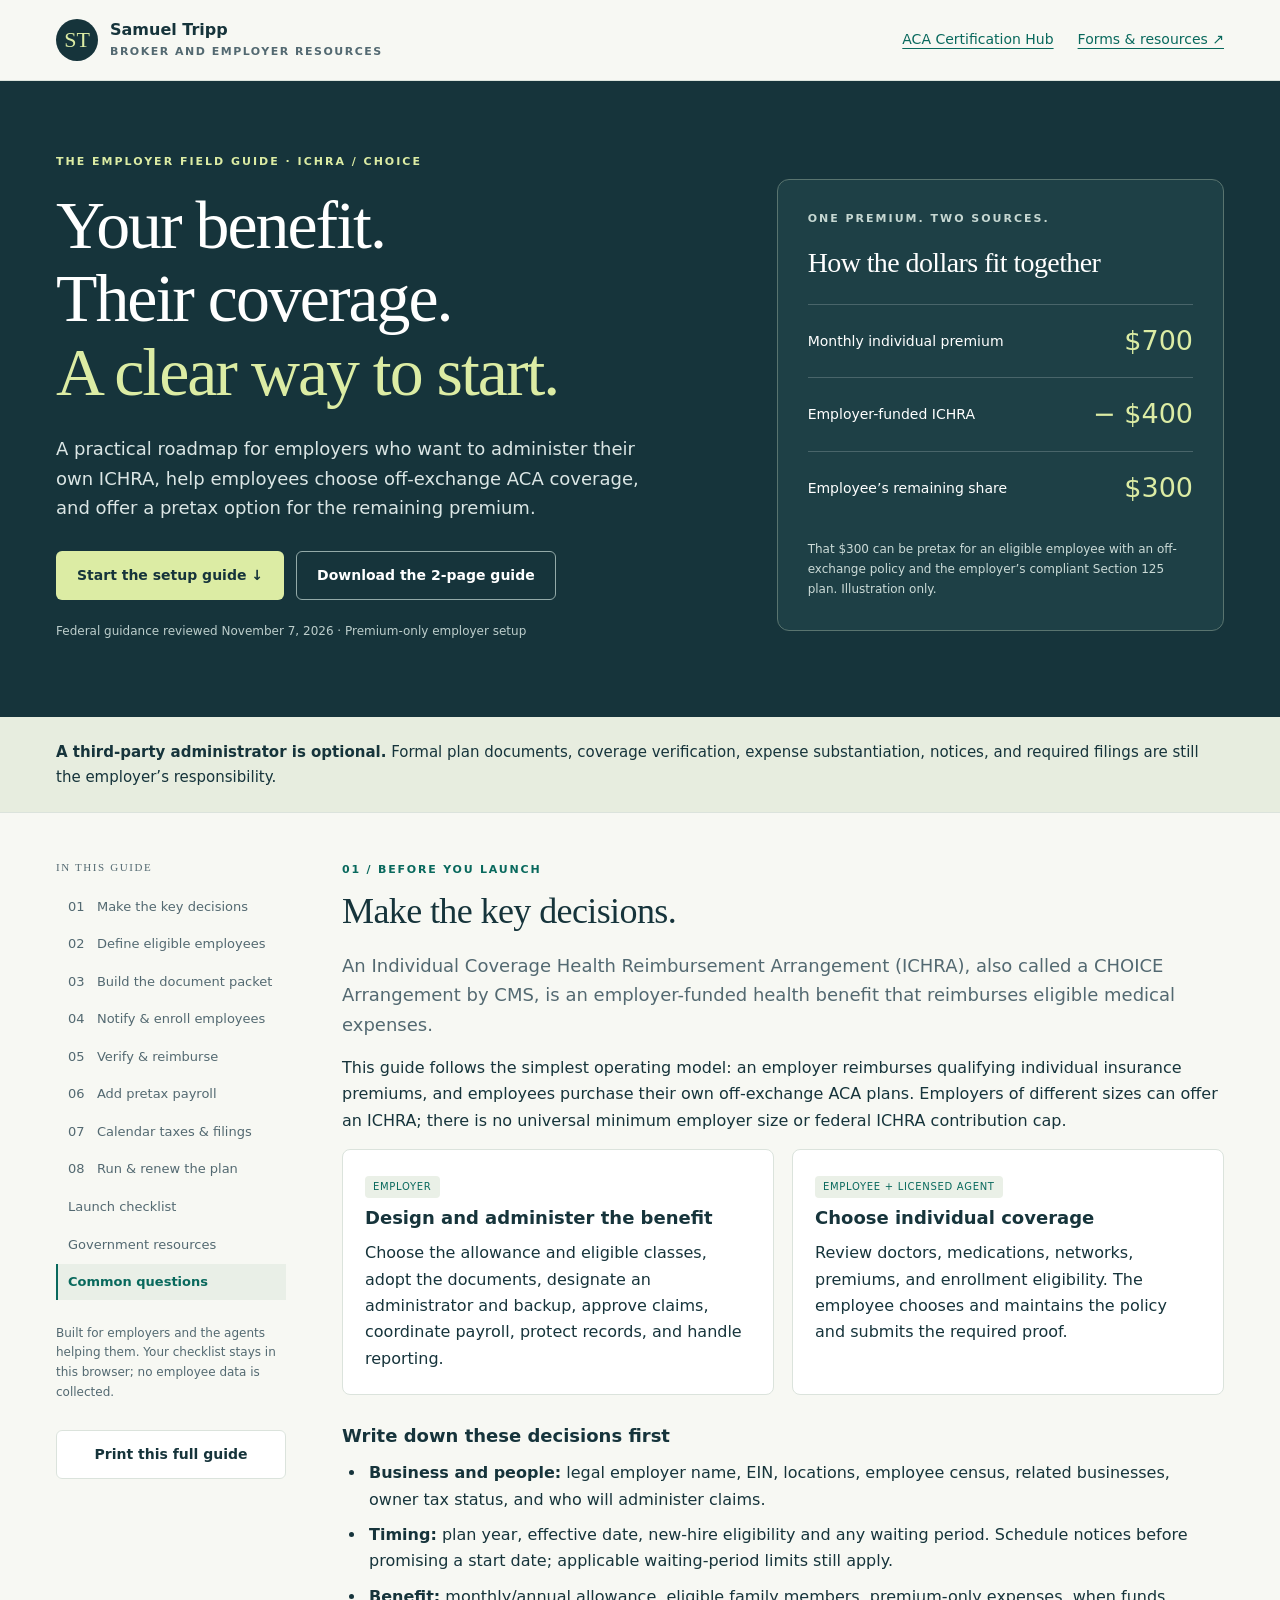
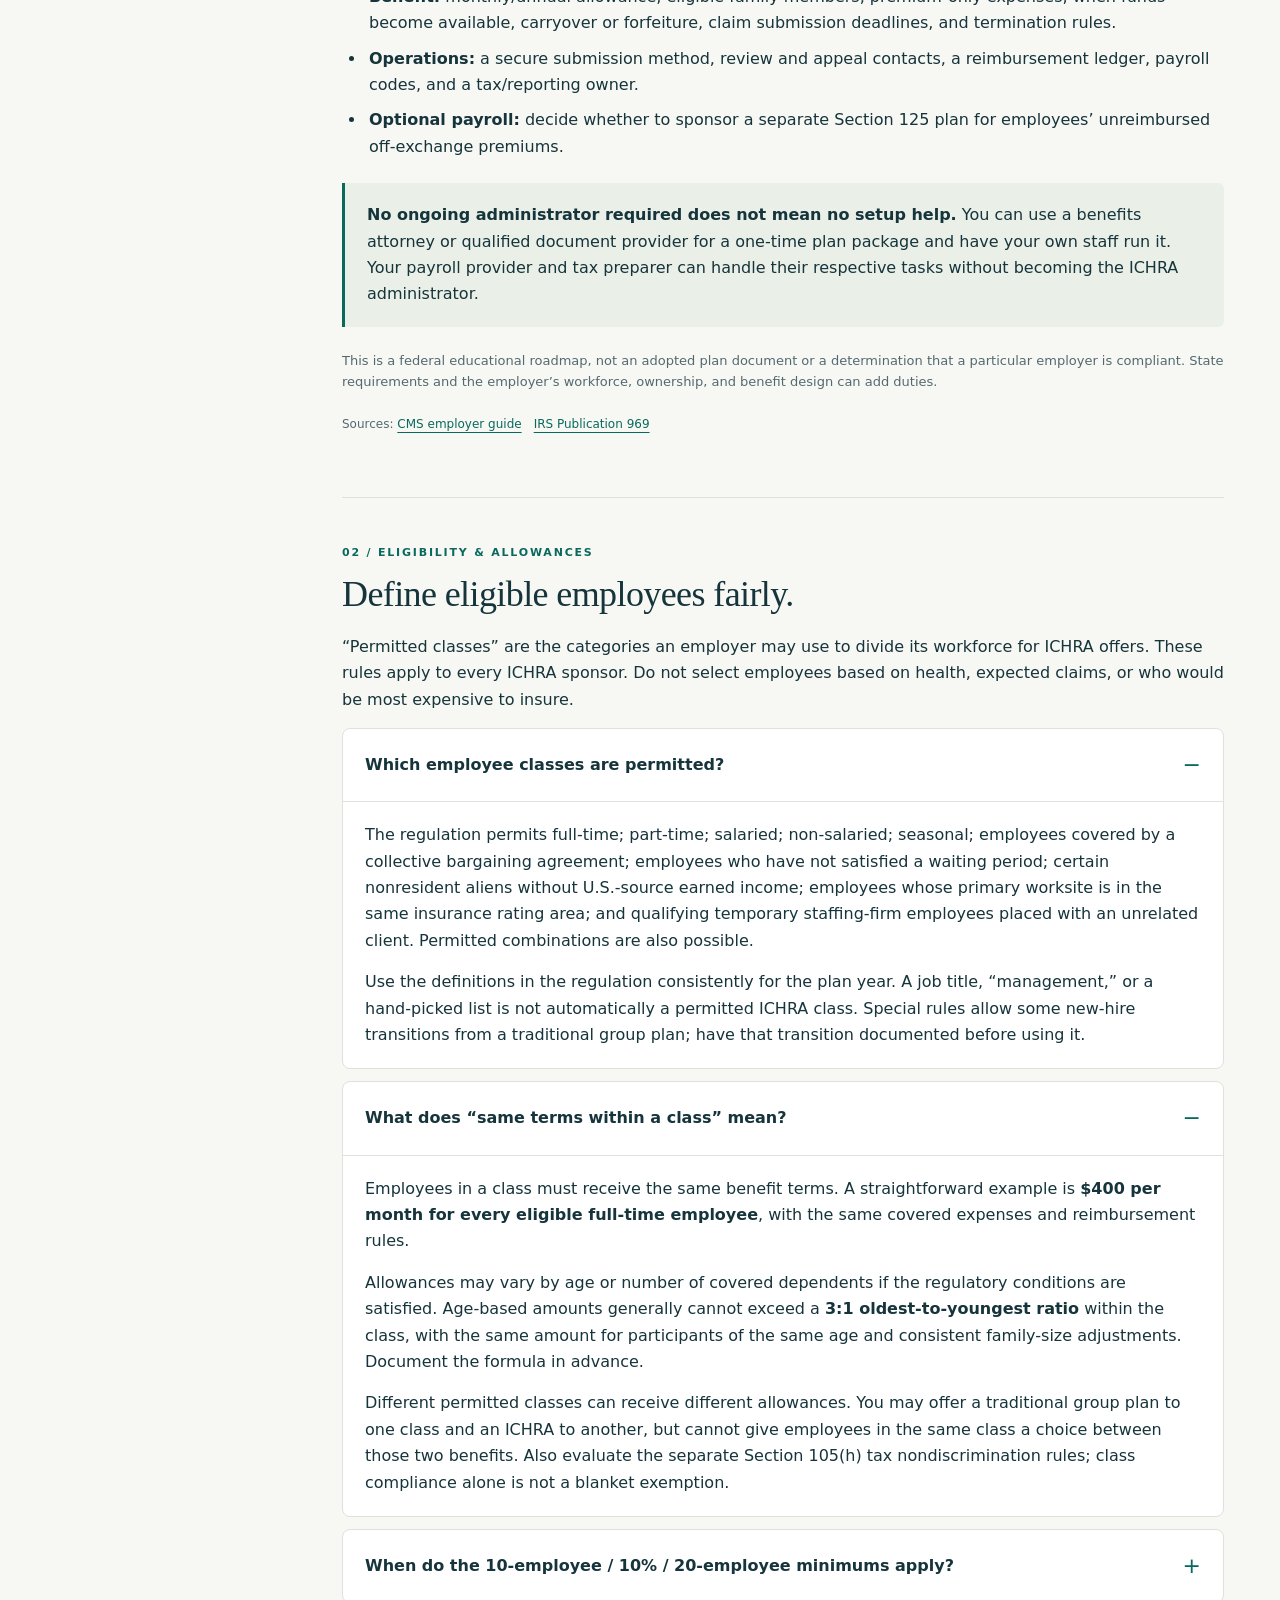
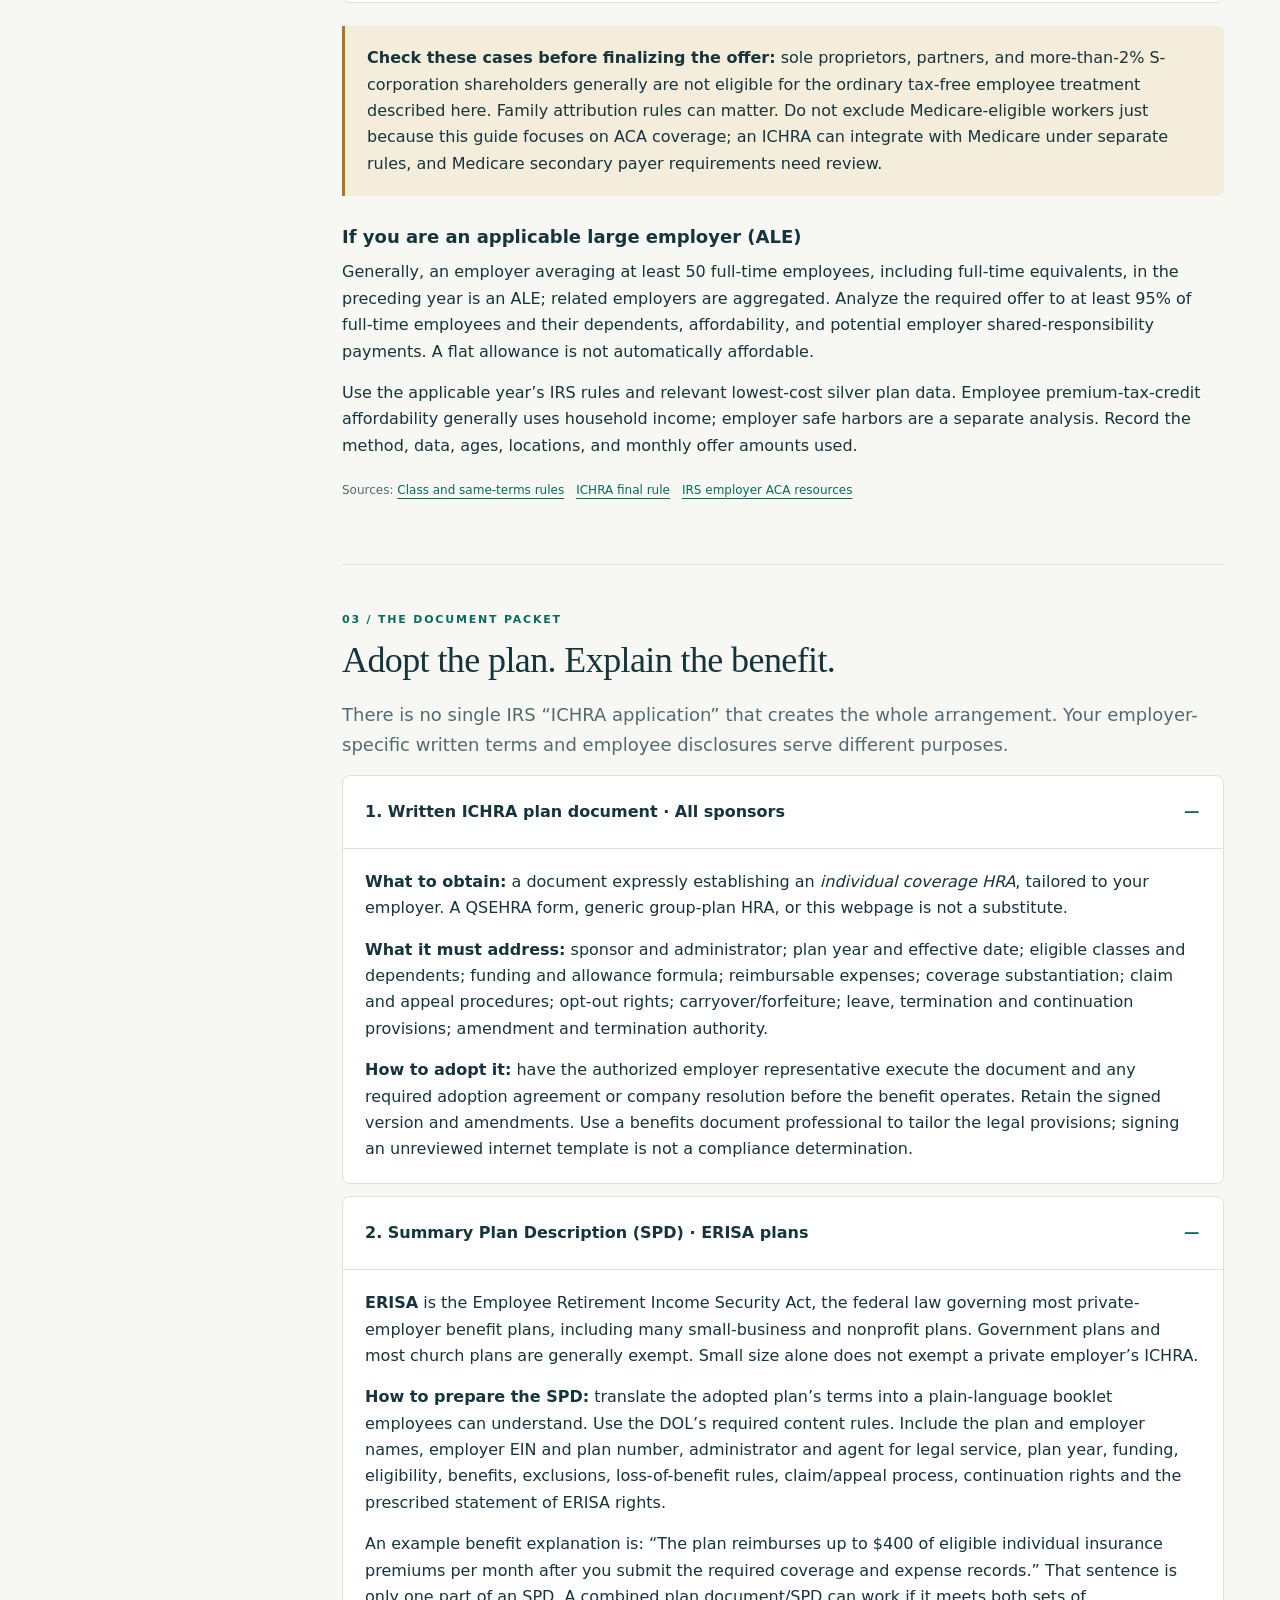
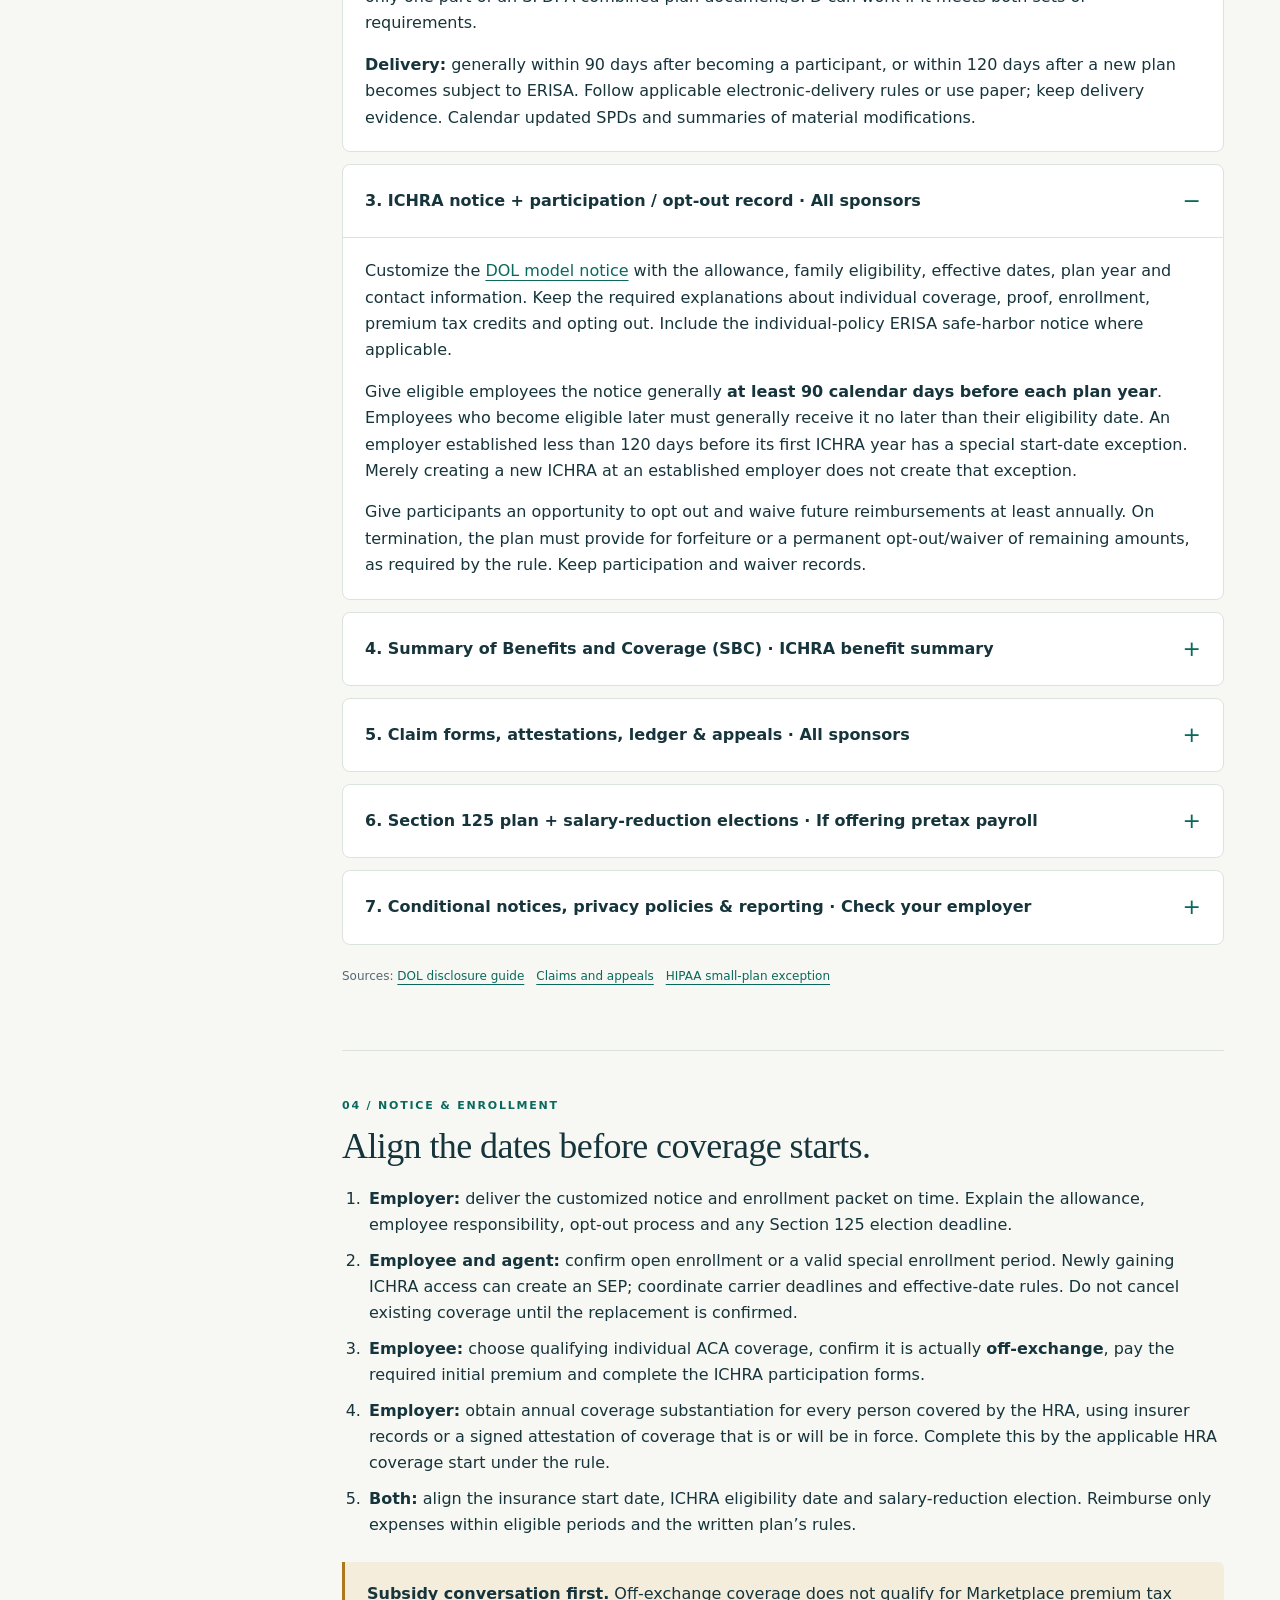
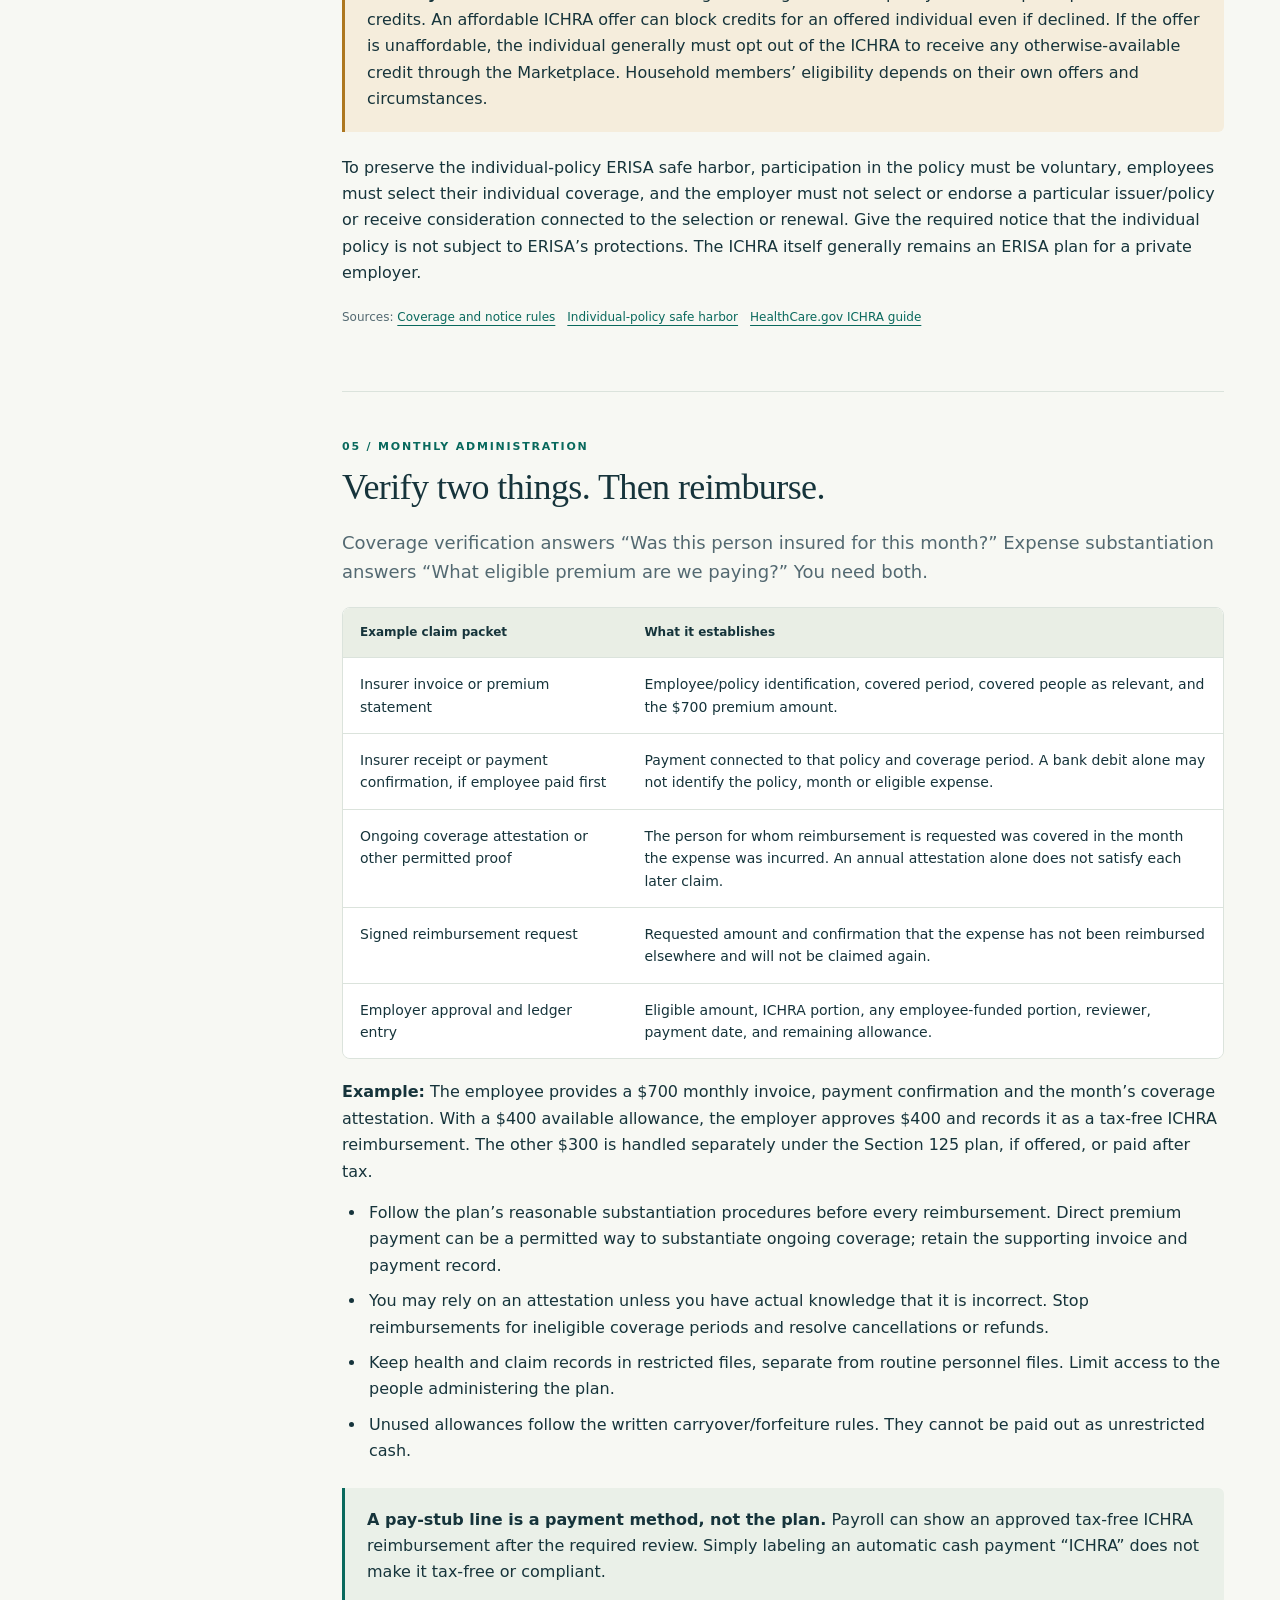
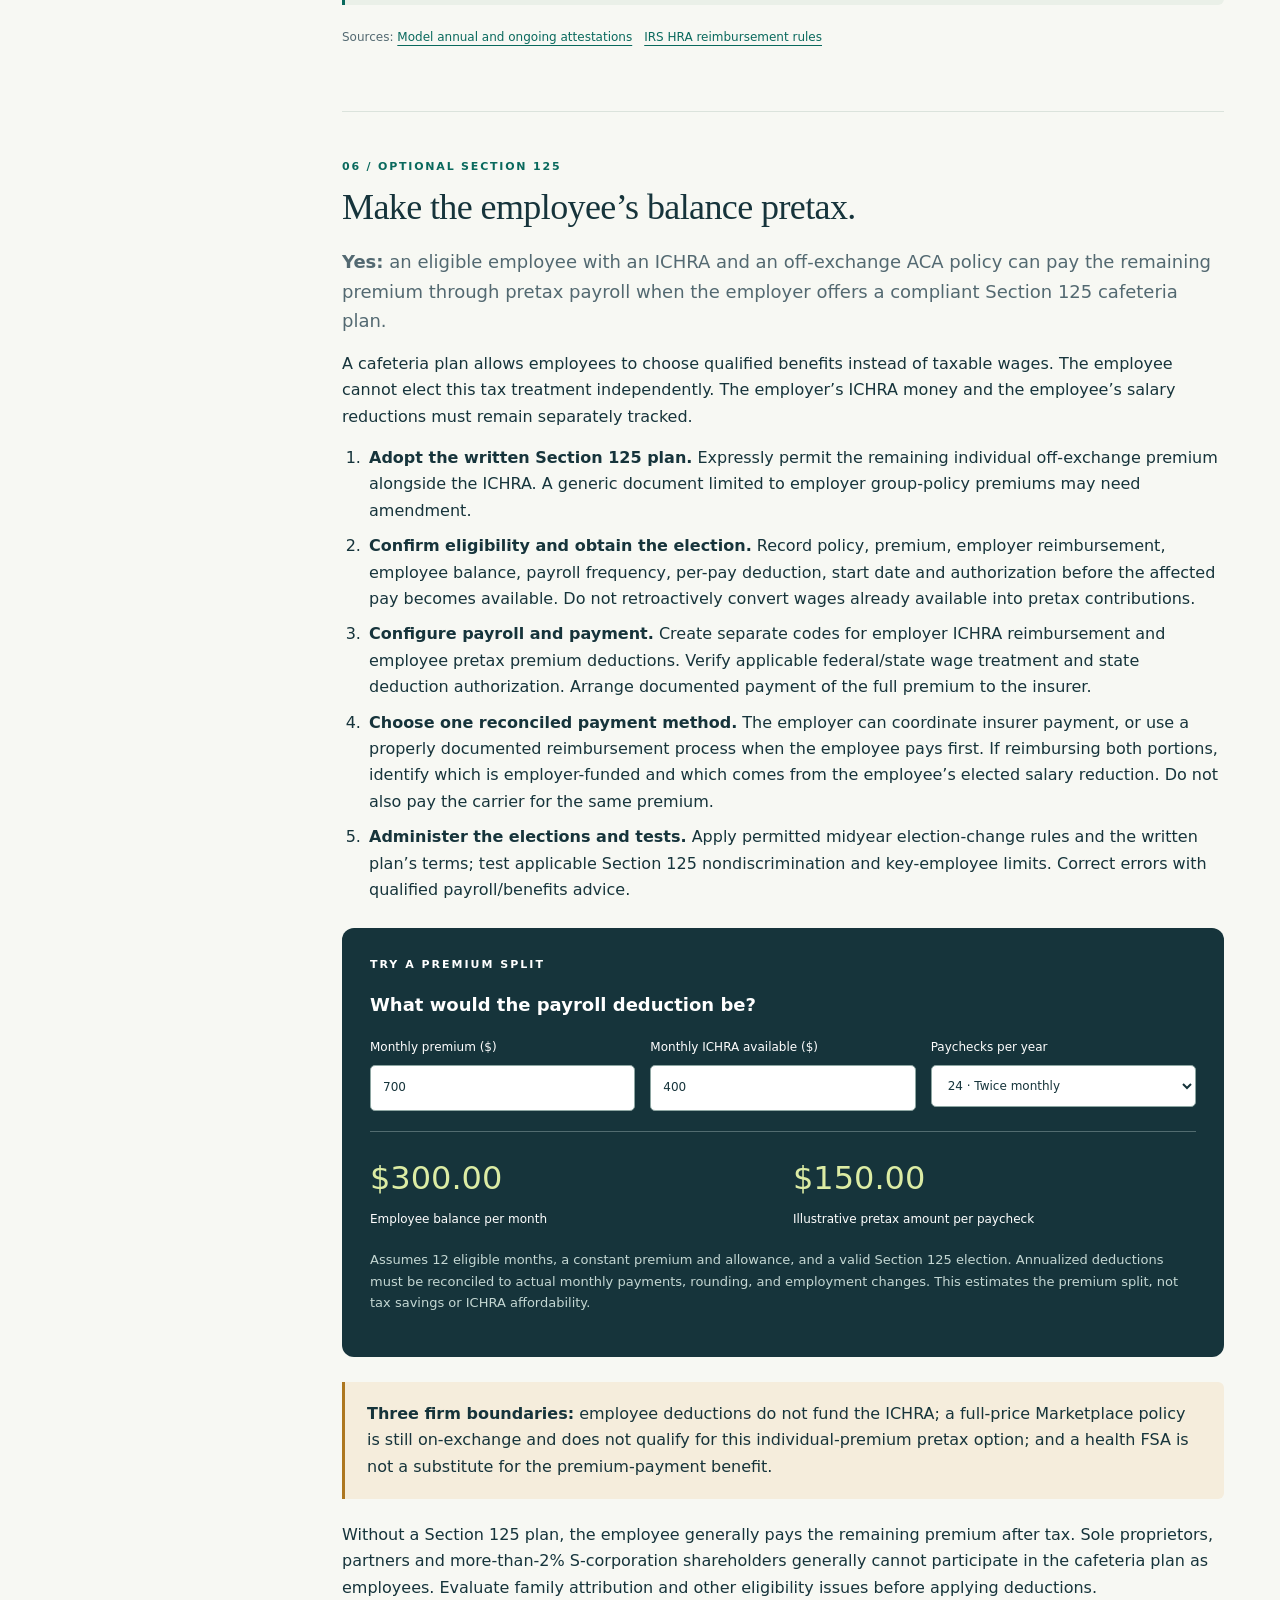
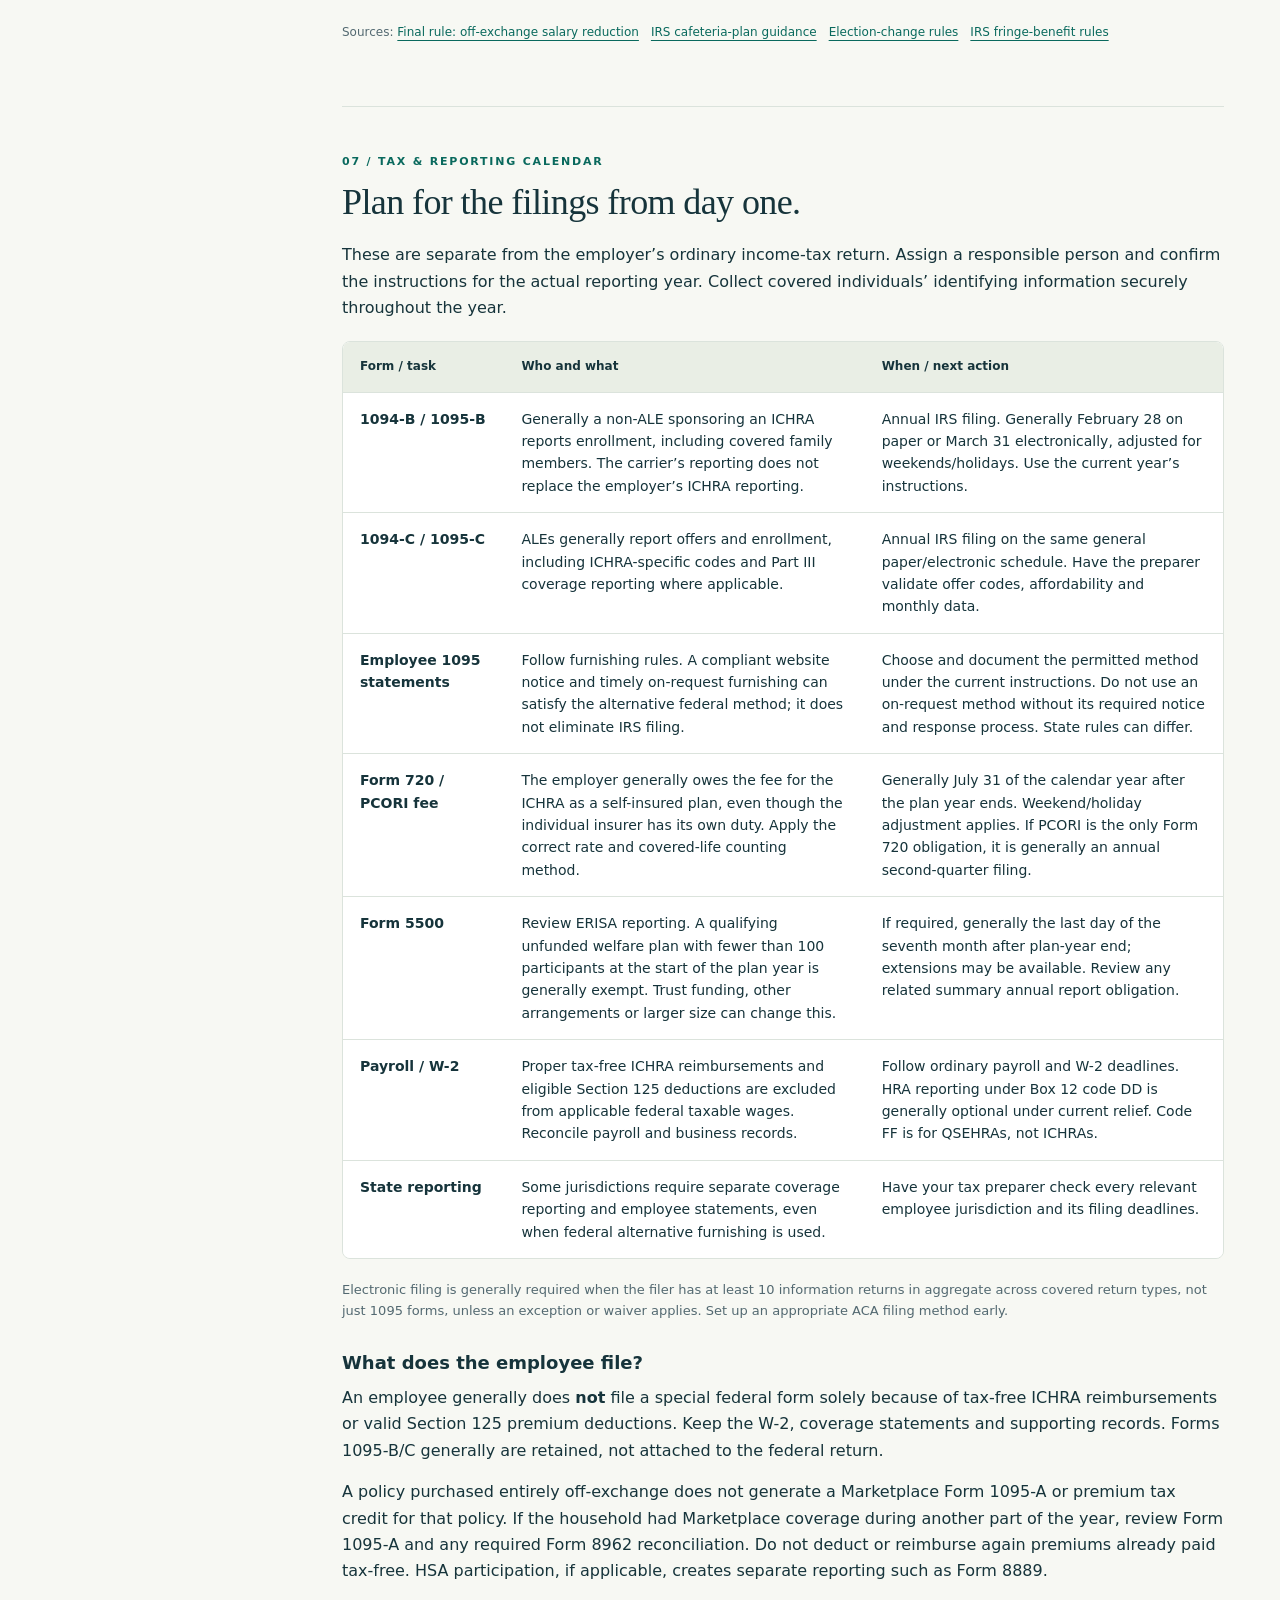
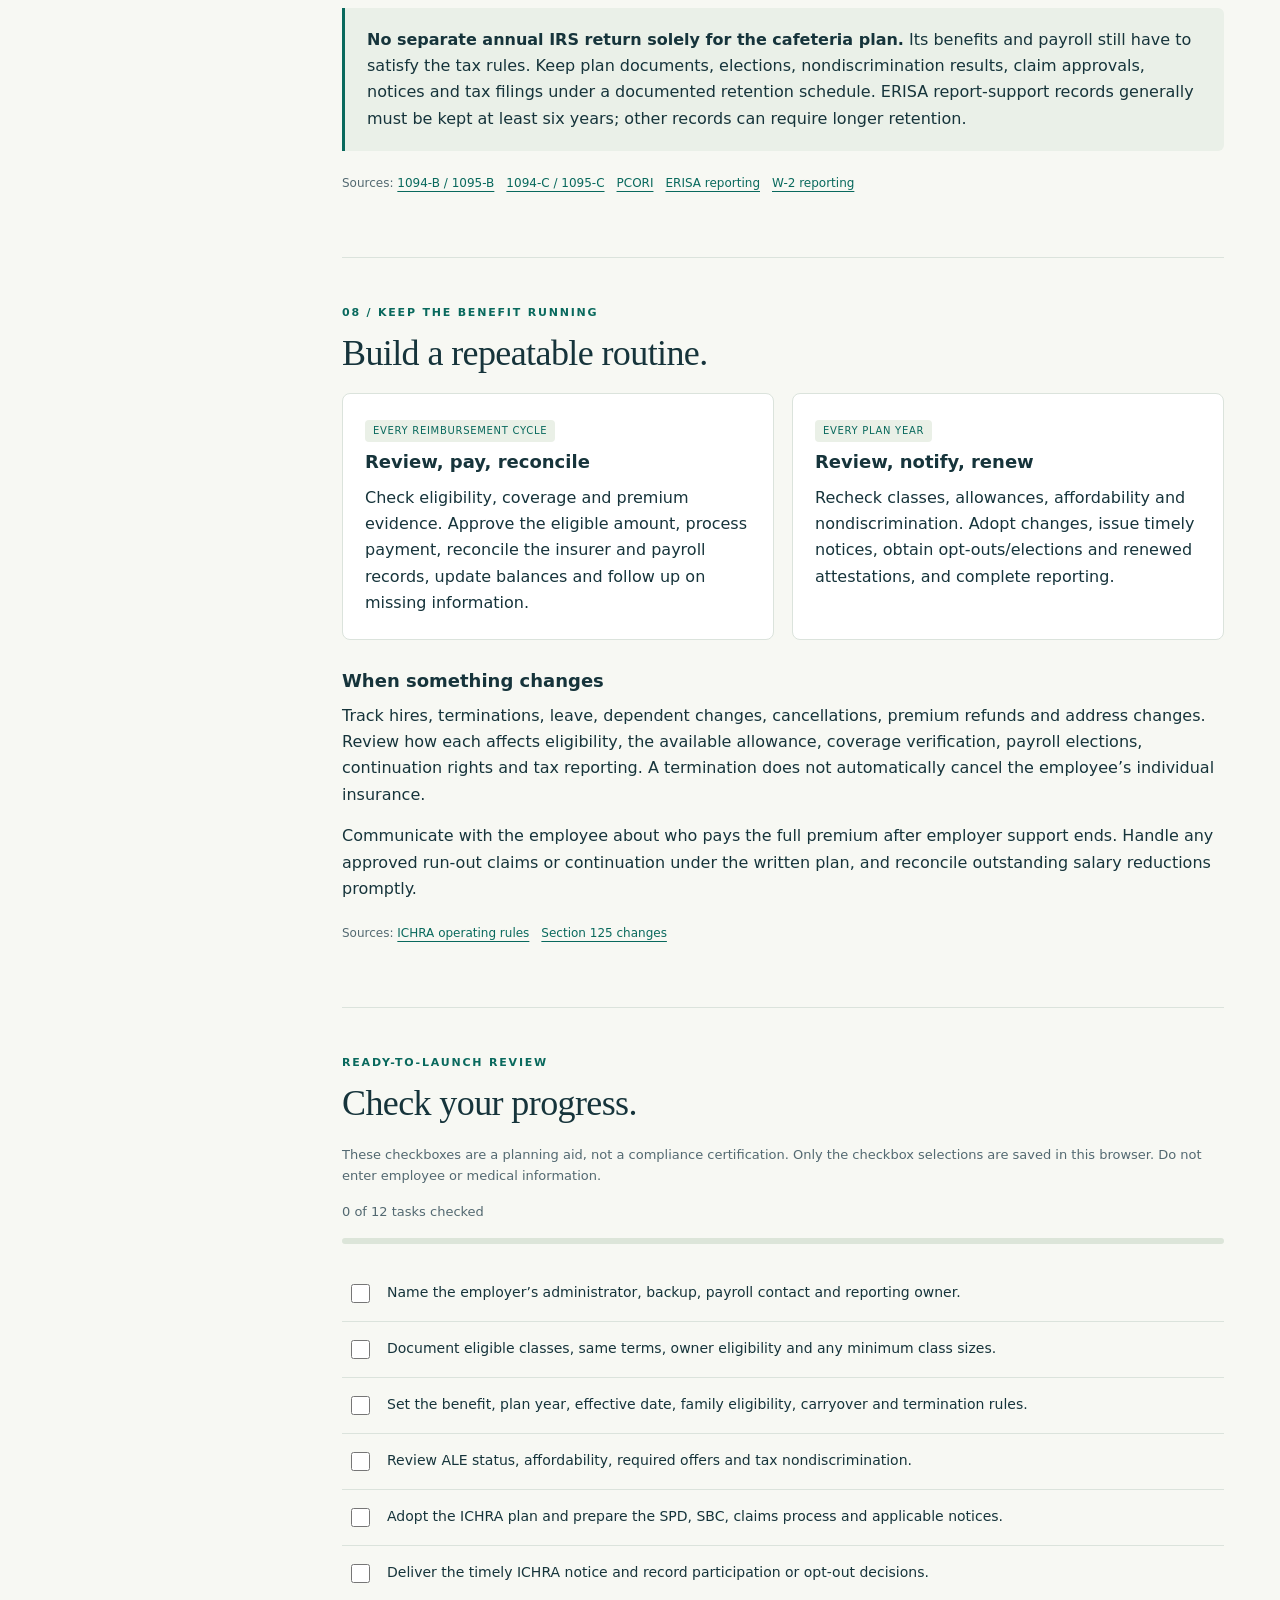
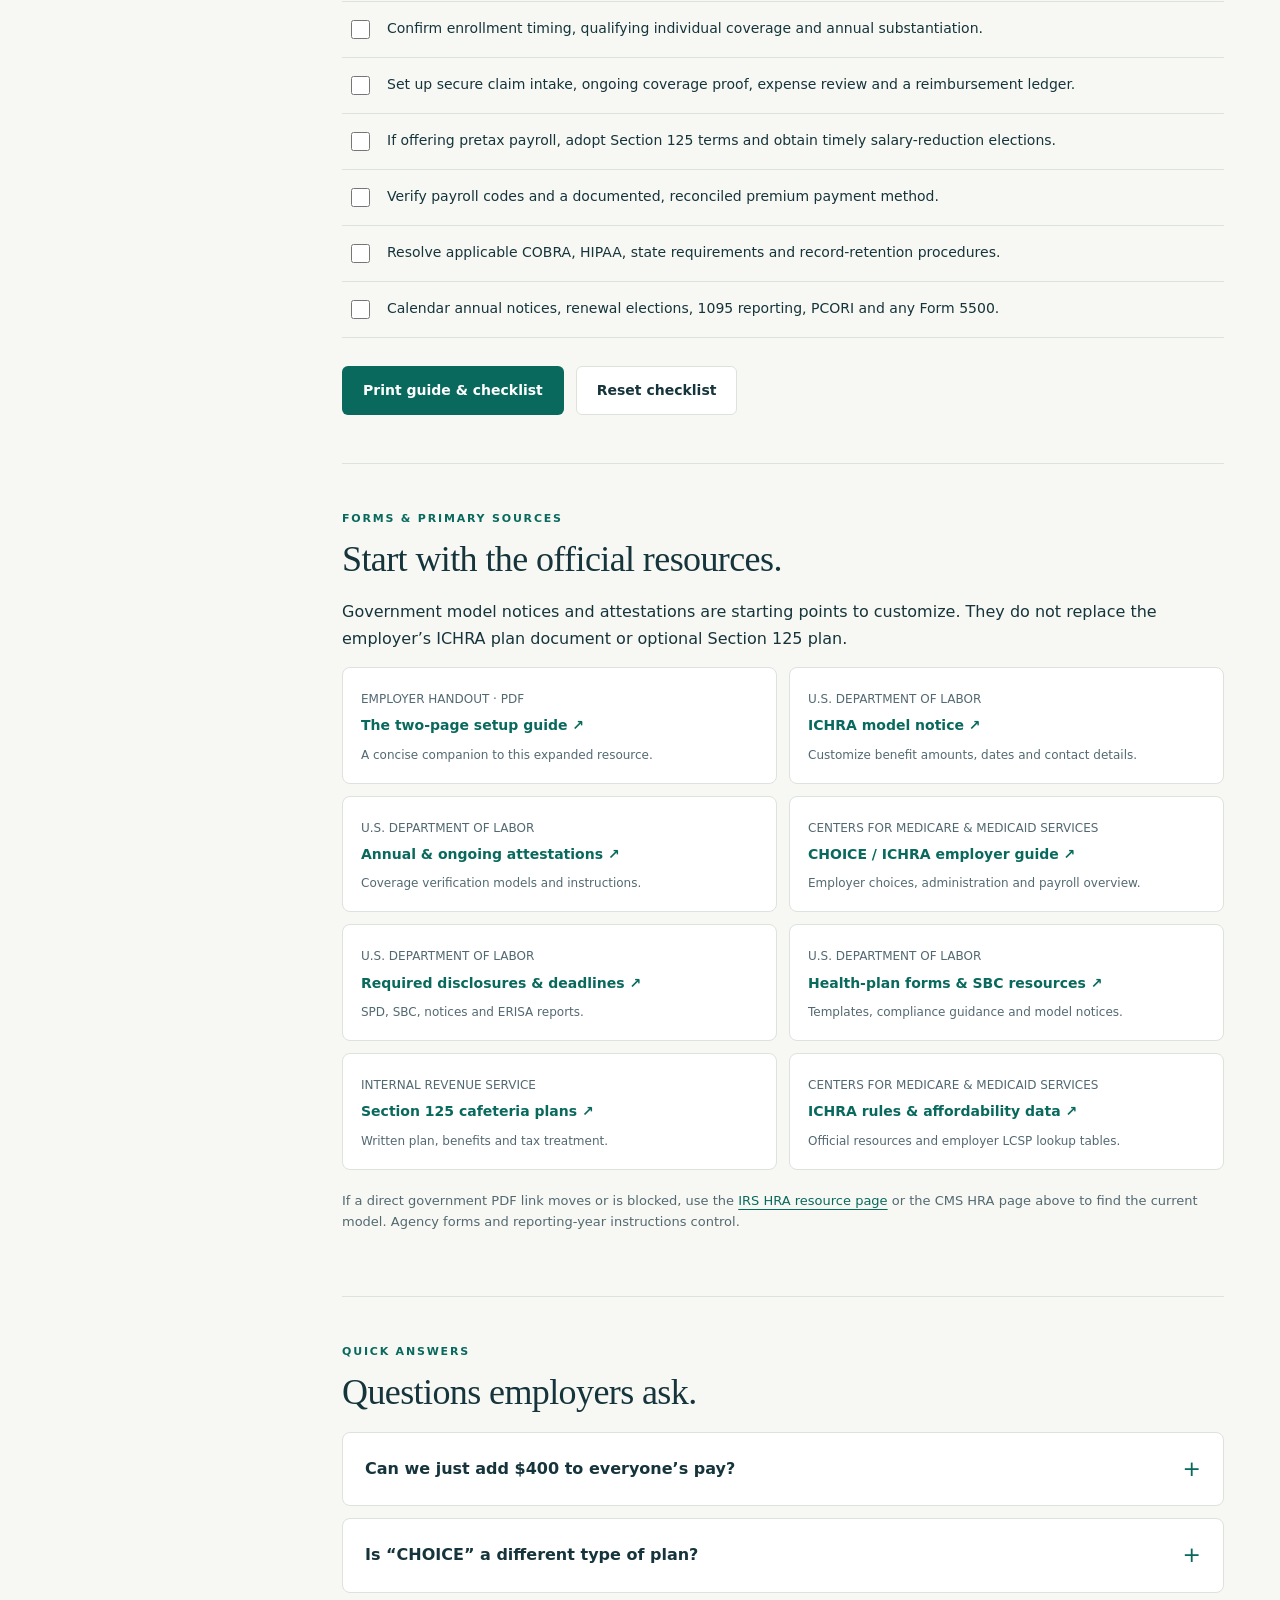
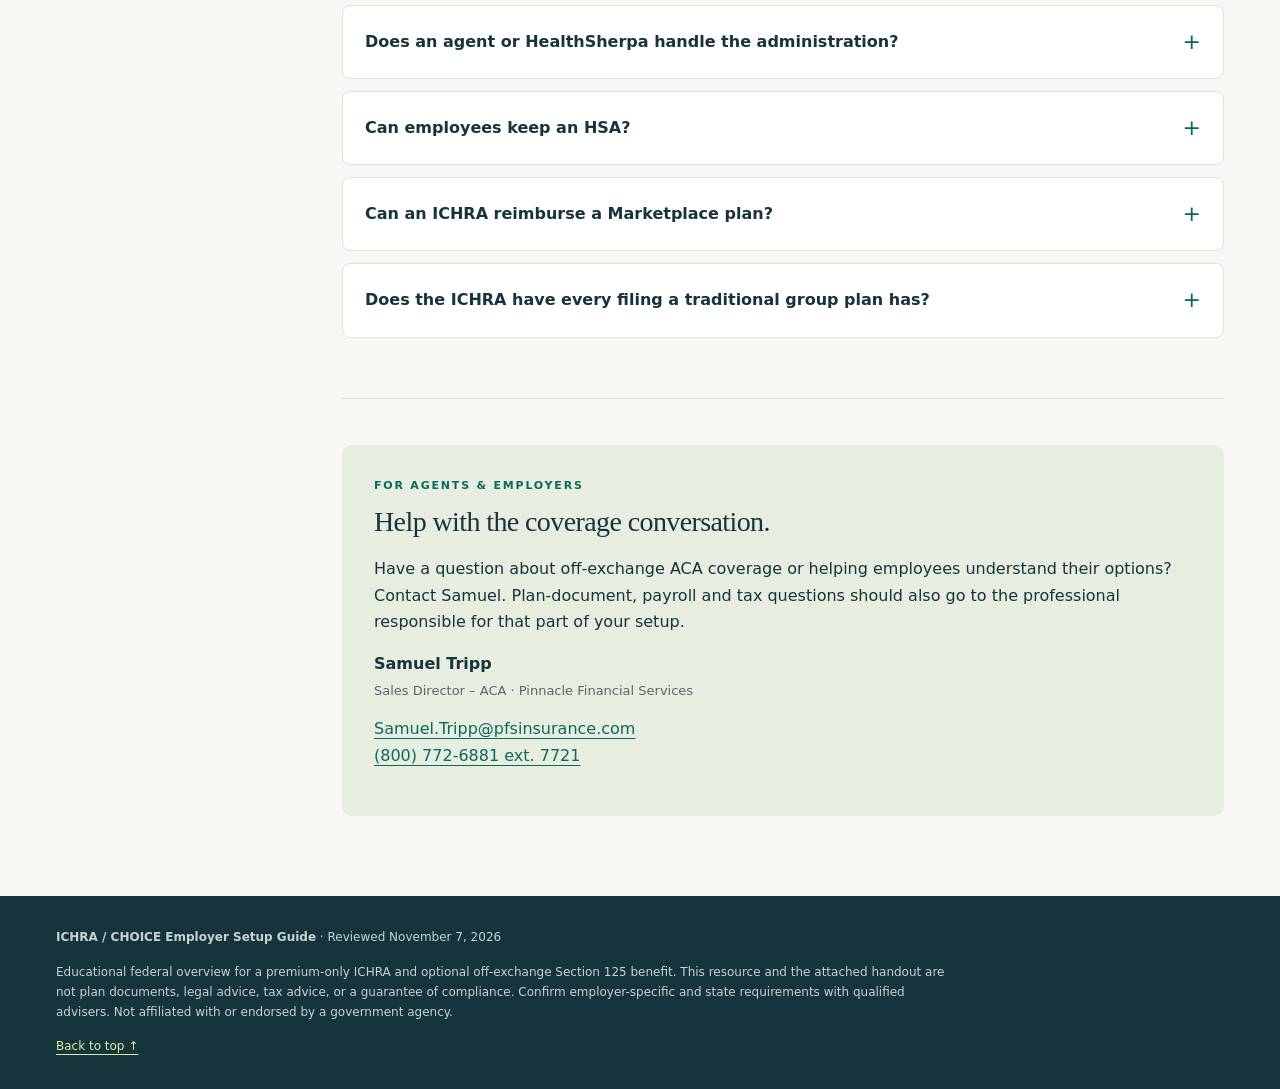
==== commit 677d3e2a: "Update ICHRA header to Broker and Employer Resources" ====
--- a/ichra/index.html
+++ b/ichra/index.html
@@ -11,7 +11,7 @@
 </head>
 <body>
 <a class="skip" href="#main">Skip to guide</a>
-<header class="top"><div class="wrap top-inner"><a class="brand" href="#"><span class="mark" aria-hidden="true">ST</span><span>Samuel Tripp<small>Employer resources</small></span></a><div class="top-links"><a href="../">ACA Certification Hub</a><a href="#resources">Forms &amp; resources ↗</a></div></div></header>
+<header class="top"><div class="wrap top-inner"><a class="brand" href="#"><span class="mark" aria-hidden="true">ST</span><span>Samuel Tripp<small>Broker and Employer Resources</small></span></a><div class="top-links"><a href="../">ACA Certification Hub</a><a href="#resources">Forms &amp; resources ↗</a></div></div></header>
 <div class="hero"><div class="wrap hero-inner"><div><p class="eyebrow">The employer field guide · ICHRA / CHOICE</p><h1>Your benefit.<br>Their coverage.<br><em>A clear way to start.</em></h1><p class="hero-lead">A practical roadmap for employers who want to administer their own ICHRA, help employees choose off-exchange ACA coverage, and offer a pretax option for the remaining premium.</p><div class="actions"><a class="btn lime" href="#start">Start the setup guide ↓</a><a class="btn outline" href="ICHRA_Employer_Two_Page_Guide.pdf" download>Download the 2-page guide</a></div><p class="hero-note">Federal guidance reviewed November 7, 2026 · Premium-only employer setup</p></div><aside class="premium-card" aria-label="Illustrative monthly premium"><p class="eyebrow">One premium. Two sources.</p><h2>How the dollars fit together</h2><div class="money-row"><span>Monthly individual premium</span><strong>$700</strong></div><div class="money-row"><span>Employer-funded ICHRA</span><strong>− $400</strong></div><div class="money-row"><span>Employee’s remaining share</span><strong>$300</strong></div><p>That $300 can be pretax for an eligible employee with an off-exchange policy and the employer’s compliant Section 125 plan. Illustration only.</p></aside></div></div>
 <div class="intro-strip"><div class="wrap"><p><strong>A third-party administrator is optional.</strong> Formal plan documents, coverage verification, expense substantiation, notices, and required filings are still the employer’s responsibility.</p></div></div>
 <div class="wrap layout"><aside class="rail"><h2>In this guide</h2><nav aria-label="Guide contents"><a href="#start">01 &nbsp; Make the key decisions</a><a href="#classes">02 &nbsp; Define eligible employees</a><a href="#documents">03 &nbsp; Build the document packet</a><a href="#enrollment">04 &nbsp; Notify &amp; enroll employees</a><a href="#claims">05 &nbsp; Verify &amp; reimburse</a><a href="#payroll">06 &nbsp; Add pretax payroll</a><a href="#filings">07 &nbsp; Calendar taxes &amp; filings</a><a href="#ongoing">08 &nbsp; Run &amp; renew the plan</a><a href="#checklist">Launch checklist</a><a href="#resources">Government resources</a><a href="#faq">Common questions</a></nav><p class="rail-note">Built for employers and the agents helping them. Your checklist stays in this browser; no employee data is collected.</p><button class="btn light print-guide" type="button">Print this full guide</button></aside>
